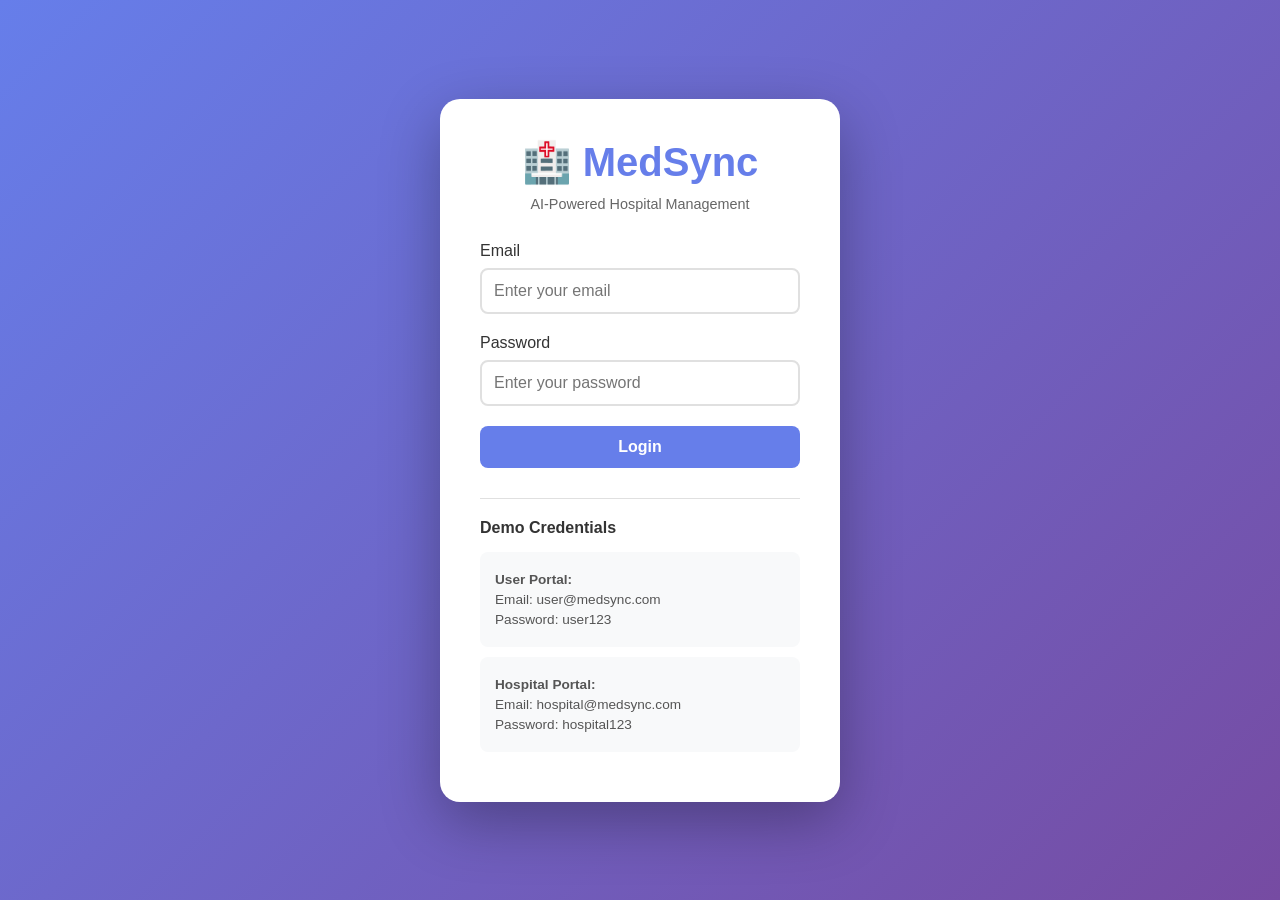
==== frontend/index.html @ 4d30bc99 "basic structure" ====
<!DOCTYPE html>
<html lang="en">
<head>
    <meta charset="UTF-8">
    <meta name="viewport" content="width=device-width, initial-scale=1.0">
    <title>MedSync - Hospital Management System</title>
    <link rel="stylesheet" href="styles.css">
</head>
<body>
    <div class="login-container">
        <div class="login-box">
            <div class="logo">
                <h1>🏥 MedSync</h1>
                <p>AI-Powered Hospital Management</p>
            </div>
            
            <form id="loginForm">
                <div class="form-group">
                    <label for="email">Email</label>
                    <input type="email" id="email" name="email" required placeholder="Enter your email">
                </div>
                
                <div class="form-group">
                    <label for="password">Password</label>
                    <input type="password" id="password" name="password" required placeholder="Enter your password">
                </div>
                
                <button type="submit" class="btn btn-primary">Login</button>
            </form>
            
            <div class="demo-credentials">
                <h3>Demo Credentials</h3>
                <div class="credential-box">
                    <p><strong>User Portal:</strong></p>
                    <p>Email: user@medsync.com</p>
                    <p>Password: user123</p>
                </div>
                <div class="credential-box">
                    <p><strong>Hospital Portal:</strong></p>
                    <p>Email: hospital@medsync.com</p>
                    <p>Password: hospital123</p>
                </div>
            </div>
            
            <div id="errorMessage" class="error-message"></div>
        </div>
    </div>

    <script src="script.js"></script>
</body>
</html>
---- frontend/styles.css ----
* {
    margin: 0;
    padding: 0;
    box-sizing: border-box;
}

body {
    font-family: 'Segoe UI', Tahoma, Geneva, Verdana, sans-serif;
    background: linear-gradient(135deg, #667eea 0%, #764ba2 100%);
    min-height: 100vh;
}

/* Login Page Styles */
.login-container {
    display: flex;
    justify-content: center;
    align-items: center;
    min-height: 100vh;
    padding: 20px;
}

.login-box {
    background: white;
    border-radius: 20px;
    padding: 40px;
    box-shadow: 0 20px 60px rgba(0, 0, 0, 0.3);
    max-width: 400px;
    width: 100%;
}

.logo {
    text-align: center;
    margin-bottom: 30px;
}

.logo h1 {
    color: #667eea;
    font-size: 2.5em;
    margin-bottom: 10px;
}

.logo p {
    color: #666;
    font-size: 0.9em;
}

.form-group {
    margin-bottom: 20px;
}

.form-group label {
    display: block;
    margin-bottom: 8px;
    color: #333;
    font-weight: 500;
}

.form-group input,
.form-group textarea,
.form-group select {
    width: 100%;
    padding: 12px;
    border: 2px solid #e0e0e0;
    border-radius: 8px;
    font-size: 16px;
    transition: border-color 0.3s;
}

.form-group input:focus,
.form-group textarea:focus,
.form-group select:focus {
    outline: none;
    border-color: #667eea;
}

.form-group textarea {
    resize: vertical;
    min-height: 100px;
}

.btn {
    padding: 12px 24px;
    border: none;
    border-radius: 8px;
    font-size: 16px;
    font-weight: 600;
    cursor: pointer;
    transition: all 0.3s;
    width: 100%;
}

.btn-primary {
    background: #667eea;
    color: white;
}

.btn-primary:hover {
    background: #5568d3;
    transform: translateY(-2px);
}

.btn-secondary {
    background: #6c757d;
    color: white;
}

.btn-secondary:hover {
    background: #5a6268;
}

.btn-emergency {
    background: #dc3545;
    color: white;
    animation: pulse 2s infinite;
}

.btn-emergency:hover {
    background: #c82333;
}

@keyframes pulse {
    0%, 100% { transform: scale(1); }
    50% { transform: scale(1.05); }
}

.btn-voice {
    background: #28a745;
    color: white;
}

.btn-voice:hover {
    background: #218838;
}

.demo-credentials {
    margin-top: 30px;
    padding-top: 20px;
    border-top: 1px solid #e0e0e0;
}

.demo-credentials h3 {
    color: #333;
    margin-bottom: 15px;
    font-size: 1em;
}

.credential-box {
    background: #f8f9fa;
    padding: 15px;
    border-radius: 8px;
    margin-bottom: 10px;
}

.credential-box p {
    color: #555;
    font-size: 0.85em;
    margin: 5px 0;
}

.error-message {
    color: #dc3545;
    background: #f8d7da;
    padding: 10px;
    border-radius: 8px;
    margin-top: 20px;
    text-align: center;
    display: none;
}

/* Portal Styles */
.portal-container {
    min-height: 100vh;
    background: #f5f5f5;
}

.portal-header {
    background: white;
    padding: 20px 30px;
    box-shadow: 0 2px 10px rgba(0, 0, 0, 0.1);
}

.header-content {
    max-width: 1200px;
    margin: 0 auto;
    display: flex;
    justify-content: space-between;
    align-items: center;
}

.header-content h1 {
    color: #667eea;
    font-size: 1.8em;
}

.header-actions {
    display: flex;
    gap: 10px;
}

.header-actions .btn {
    width: auto;
}

.portal-main {
    max-width: 1200px;
    margin: 30px auto;
    padding: 0 20px;
}

/* Search Section */
.search-section {
    background: white;
    padding: 30px;
    border-radius: 12px;
    margin-bottom: 30px;
    box-shadow: 0 4px 15px rgba(0, 0, 0, 0.1);
}

.search-section h2 {
    color: #333;
    margin-bottom: 20px;
}

.search-bar {
    display: flex;
    gap: 10px;
}

.search-bar input {
    flex: 1;
    padding: 12px;
    border: 2px solid #e0e0e0;
    border-radius: 8px;
    font-size: 16px;
}

.search-bar .btn {
    width: auto;
}

/* Hospitals Section */
.hospitals-section {
    background: white;
    padding: 30px;
    border-radius: 12px;
    margin-bottom: 30px;
    box-shadow: 0 4px 15px rgba(0, 0, 0, 0.1);
}

.hospitals-section h2 {
    color: #333;
    margin-bottom: 20px;
}

.hospitals-grid {
    display: grid;
    grid-template-columns: repeat(auto-fill, minmax(300px, 1fr));
    gap: 20px;
}

.hospital-card {
    background: #f8f9fa;
    border-radius: 12px;
    padding: 20px;
    border: 2px solid #e0e0e0;
    transition: all 0.3s;
    cursor: pointer;
}

.hospital-card:hover {
    border-color: #667eea;
    transform: translateY(-5px);
    box-shadow: 0 8px 25px rgba(0, 0, 0, 0.15);
}

.hospital-card h3 {
    color: #333;
    margin-bottom: 10px;
}

.hospital-card p {
    color: #666;
    margin: 8px 0;
    font-size: 0.9em;
}

.bed-info {
    display: flex;
    gap: 15px;
    margin-top: 15px;
}

.bed-count {
    background: #e3f2fd;
    padding: 8px 12px;
    border-radius: 6px;
    font-weight: 600;
    color: #1976d2;
}

.bed-count.icu {
    background: #ffebee;
    color: #c62828;
}

/* AI Section */
.ai-section {
    background: white;
    padding: 30px;
    border-radius: 12px;
    margin-bottom: 30px;
    box-shadow: 0 4px 15px rgba(0, 0, 0, 0.1);
}

.ai-section h2 {
    color: #333;
    margin-bottom: 20px;
}

.ai-container {
    display: grid;
    gap: 20px;
}

.voice-input {
    text-align: center;
    padding: 20px;
    background: #f8f9fa;
    border-radius: 12px;
}

.voice-input .btn {
    width: auto;
    padding: 15px 30px;
    font-size: 18px;
}

#voiceStatus {
    margin-top: 15px;
    color: #666;
    font-style: italic;
}

.text-input {
    display: flex;
    flex-direction: column;
    gap: 10px;
}

.text-input textarea {
    width: 100%;
    padding: 15px;
    border: 2px solid #e0e0e0;
    border-radius: 8px;
    font-size: 16px;
    min-height: 120px;
    resize: vertical;
}

.ai-result {
    background: #e8f5e9;
    padding: 20px;
    border-radius: 12px;
    border-left: 4px solid #4caf50;
}

.ai-result h3 {
    color: #2e7d32;
    margin-bottom: 15px;
}

.ai-result p {
    color: #333;
    margin: 10px 0;
}

.ai-result .severity-high {
    color: #c62828;
    font-weight: 600;
}

.ai-result .severity-medium {
    color: #f57c00;
    font-weight: 600;
}

.ai-result .severity-low {
    color: #388e3c;
    font-weight: 600;
}

/* Management Portal Styles */
.tabs {
    display: flex;
    gap: 10px;
    margin-bottom: 30px;
    background: white;
    padding: 15px;
    border-radius: 12px;
    box-shadow: 0 4px 15px rgba(0, 0, 0, 0.1);
}

.tab-btn {
    padding: 12px 24px;
    border: none;
    background: #f8f9fa;
    border-radius: 8px;
    cursor: pointer;
    font-weight: 600;
    color: #666;
    transition: all 0.3s;
}

.tab-btn.active {
    background: #667eea;
    color: white;
}

.tab-btn:hover:not(.active) {
    background: #e0e0e0;
}

.tab-content {
    display: none;
}

.tab-content.active {
    display: block;
}

.section-header {
    display: flex;
    justify-content: space-between;
    align-items: center;
    margin-bottom: 20px;
}

.section-header h2 {
    color: #333;
}

.section-header .btn {
    width: auto;
}

.management-list {
    background: white;
    border-radius: 12px;
    overflow: hidden;
    box-shadow: 0 4px 15px rgba(0, 0, 0, 0.1);
}

.management-item {
    padding: 20px;
    border-bottom: 1px solid #e0e0e0;
    display: flex;
    justify-content: space-between;
    align-items: center;
}

.management-item:last-child {
    border-bottom: none;
}

.management-item-info h3 {
    color: #333;
    margin-bottom: 5px;
}

.management-item-info p {
    color: #666;
    font-size: 0.9em;
    margin: 3px 0;
}

.management-item-actions {
    display: flex;
    gap: 10px;
}

.management-item-actions .btn {
    width: auto;
    padding: 8px 16px;
    font-size: 14px;
}

.btn-edit {
    background: #ffc107;
    color: #333;
}

.btn-edit:hover {
    background: #e0a800;
}

.btn-delete {
    background: #dc3545;
    color: white;
}

.btn-delete:hover {
    background: #c82333;
}

/* Modal Styles */
.modal {
    display: none;
    position: fixed;
    z-index: 1000;
    left: 0;
    top: 0;
    width: 100%;
    height: 100%;
    background-color: rgba(0, 0, 0, 0.5);
}

.modal.hidden {
    display: none;
}

.modal-content {
    background-color: white;
    margin: 5% auto;
    padding: 30px;
    border-radius: 12px;
    width: 90%;
    max-width: 500px;
    max-height: 80vh;
    overflow-y: auto;
    position: relative;
}

.close {
    position: absolute;
    right: 20px;
    top: 15px;
    font-size: 28px;
    font-weight: bold;
    color: #aaa;
    cursor: pointer;
}

.close:hover {
    color: #000;
}

.modal-content h2 {
    color: #333;
    margin-bottom: 20px;
}

/* Hospital Details Modal */
.hospital-detail-info {
    background: #f8f9fa;
    padding: 15px;
    border-radius: 8px;
    margin-bottom: 15px;
}

.hospital-detail-info h3 {
    color: #667eea;
    margin-bottom: 10px;
}

.doctor-list {
    margin-top: 20px;
}

.doctor-item {
    background: white;
    padding: 15px;
    border-radius: 8px;
    margin-bottom: 10px;
    border-left: 4px solid #667eea;
}

.doctor-item h4 {
    color: #333;
    margin-bottom: 5px;
}

.doctor-item p {
    color: #666;
    font-size: 0.9em;
    margin: 3px 0;
}

.department-list {
    margin-top: 20px;
}

.department-item {
    background: white;
    padding: 15px;
    border-radius: 8px;
    margin-bottom: 10px;
    border-left: 4px solid #28a745;
}

.department-item h4 {
    color: #333;
    margin-bottom: 5px;
}

.department-item p {
    color: #666;
    font-size: 0.9em;
    margin: 3px 0;
}

/* Responsive Design */
@media (max-width: 768px) {
    .header-content {
        flex-direction: column;
        gap: 15px;
    }
    
    .search-bar {
        flex-direction: column;
    }
    
    .hospitals-grid {
        grid-template-columns: 1fr;
    }
    
    .tabs {
        flex-direction: column;
    }
    
    .section-header {
        flex-direction: column;
        gap: 15px;
        align-items: flex-start;
    }
    
    .management-item {
        flex-direction: column;
        align-items: flex-start;
        gap: 15px;
    }
    
    .management-item-actions {
        width: 100%;
        justify-content: flex-start;
    }
}

.hidden {
    display: none !important;
}
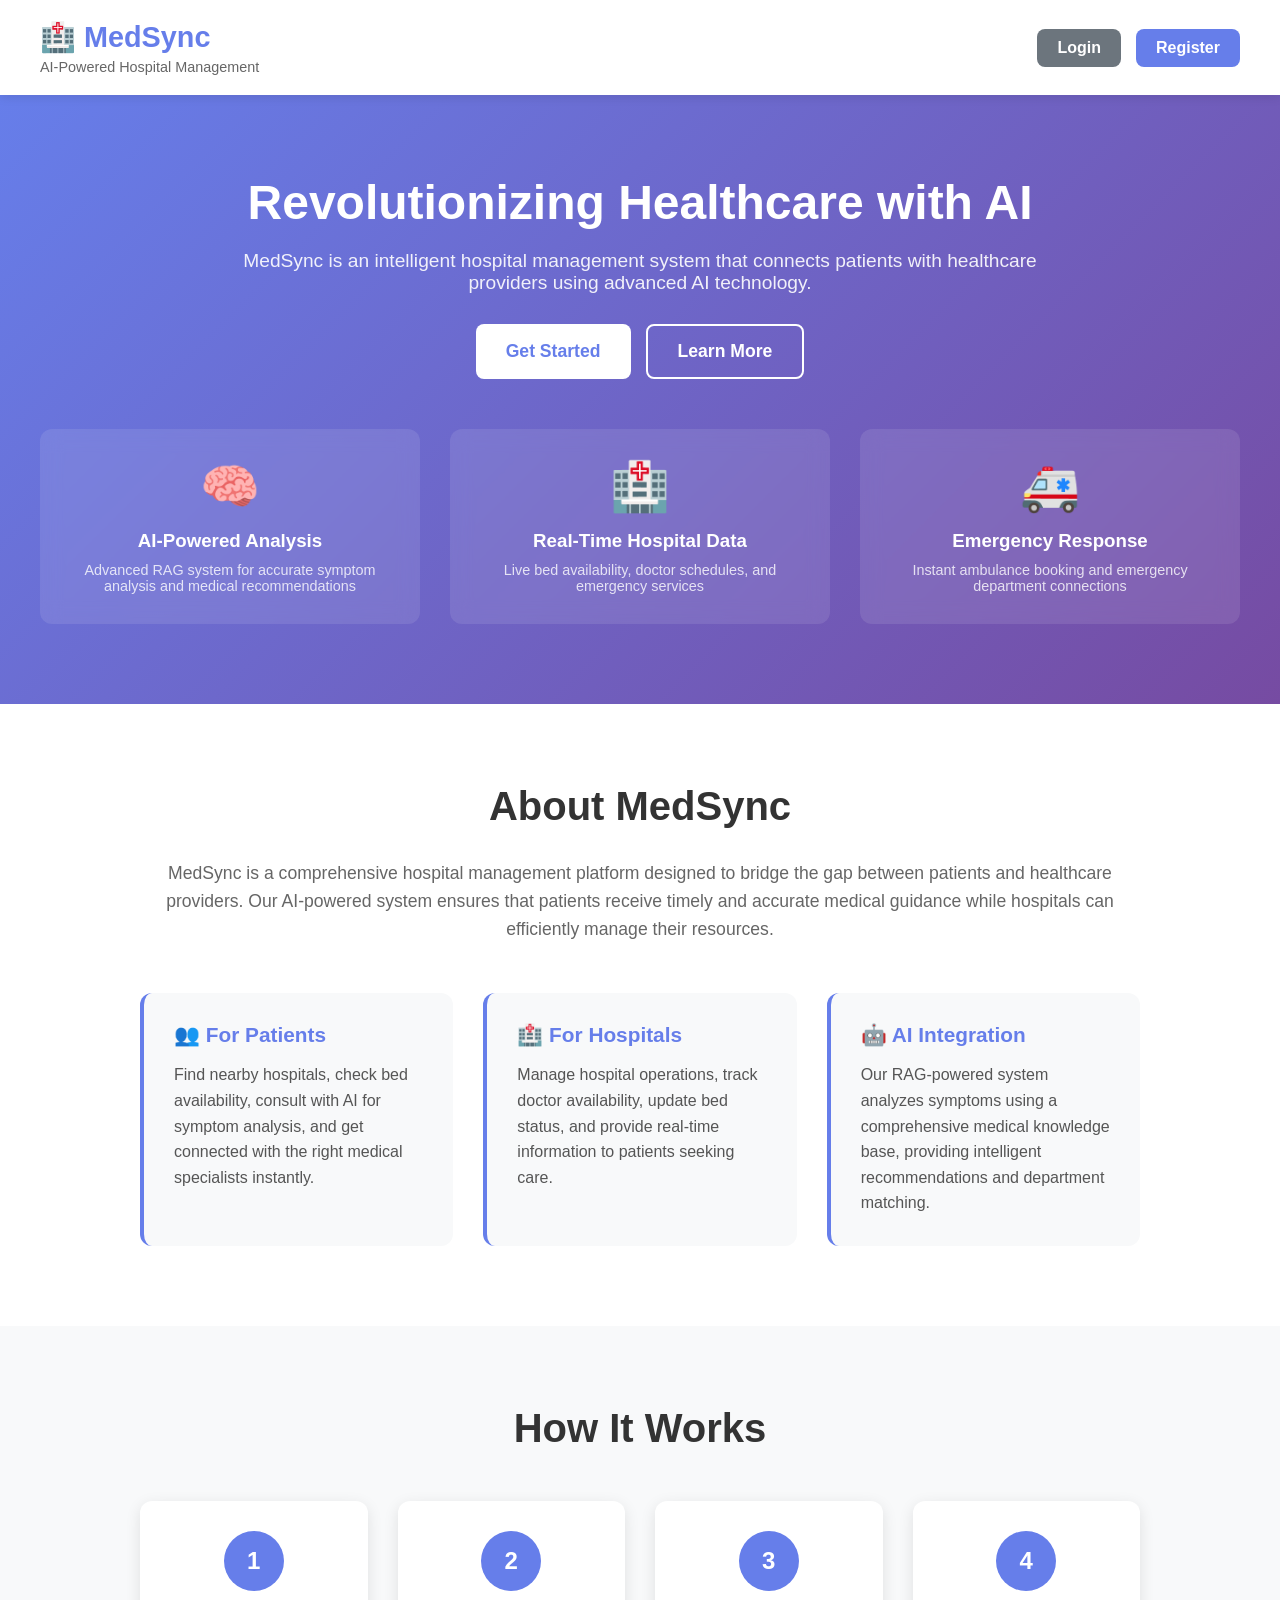
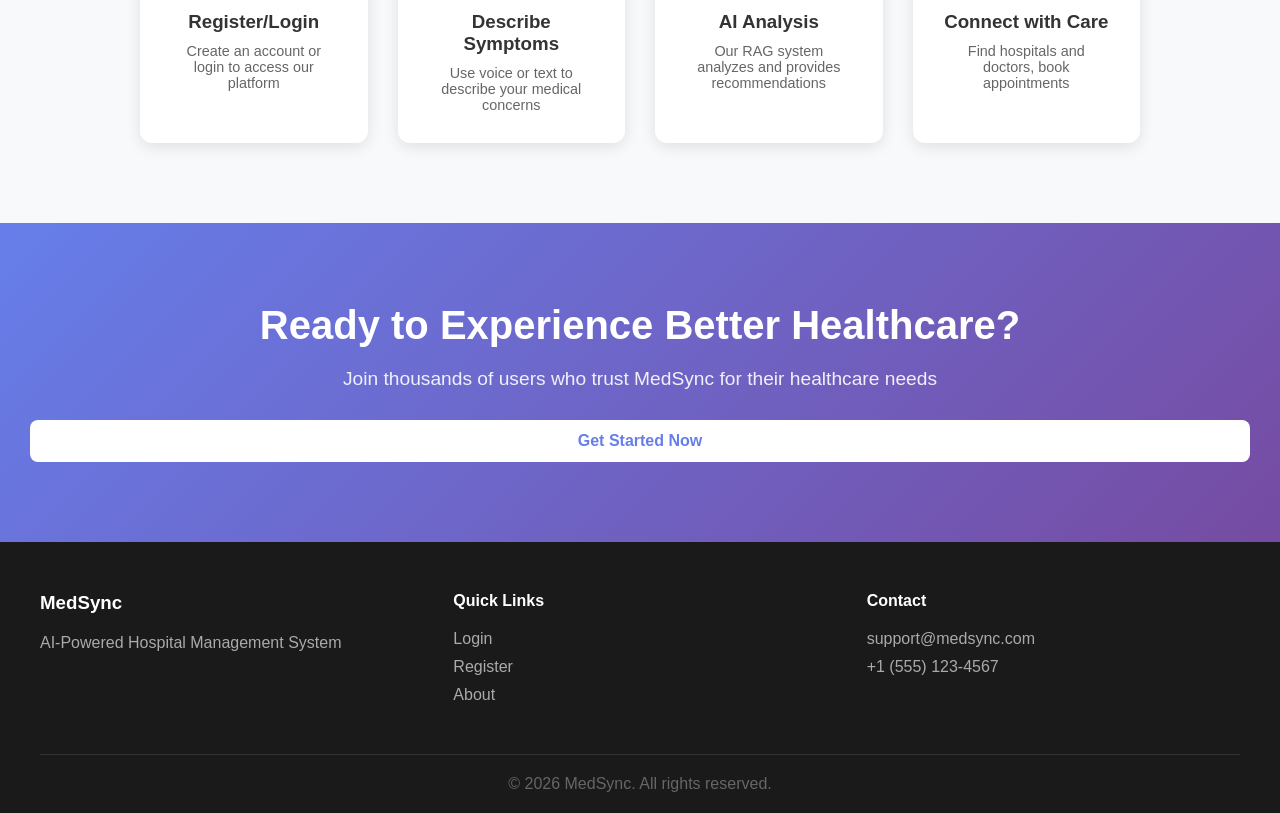
==== commit ed1e799b: "frontend updated" ====
--- a/frontend/index.html
+++ b/frontend/index.html
@@ -3,46 +3,192 @@
 <head>
     <meta charset="UTF-8">
     <meta name="viewport" content="width=device-width, initial-scale=1.0">
-    <title>MedSync - Hospital Management System</title>
+    <title>MedSync - AI Hospital Management System</title>
     <link rel="stylesheet" href="styles.css">
 </head>
 <body>
-    <div class="login-container">
-        <div class="login-box">
+    <!-- Navigation Header -->
+    <header class="landing-header">
+        <div class="header-content">
             <div class="logo">
                 <h1>🏥 MedSync</h1>
                 <p>AI-Powered Hospital Management</p>
             </div>
+            <nav class="nav-buttons">
+                <button id="loginBtn" class="btn btn-secondary">Login</button>
+                <button id="registerBtn" class="btn btn-primary">Register</button>
+            </nav>
+        </div>
+    </header>
+
+    <!-- Hero Section -->
+    <section class="hero-section">
+        <div class="hero-content">
+            <h2>Revolutionizing Healthcare with AI</h2>
+            <p>MedSync is an intelligent hospital management system that connects patients with healthcare providers using advanced AI technology.</p>
+            <div class="hero-buttons">
+                <button id="heroLoginBtn" class="btn btn-primary">Get Started</button>
+                <button id="learnMoreBtn" class="btn btn-secondary">Learn More</button>
+            </div>
+        </div>
+        <div class="hero-features">
+            <div class="feature-card">
+                <div class="feature-icon">🧠</div>
+                <h3>AI-Powered Analysis</h3>
+                <p>Advanced RAG system for accurate symptom analysis and medical recommendations</p>
+            </div>
+            <div class="feature-card">
+                <div class="feature-icon">🏥</div>
+                <h3>Real-Time Hospital Data</h3>
+                <p>Live bed availability, doctor schedules, and emergency services</p>
+            </div>
+            <div class="feature-card">
+                <div class="feature-icon">🚑</div>
+                <h3>Emergency Response</h3>
+                <p>Instant ambulance booking and emergency department connections</p>
+            </div>
+        </div>
+    </section>
+
+    <!-- About Section -->
+    <section class="about-section">
+        <div class="about-content">
+            <h2>About MedSync</h2>
+            <p>MedSync is a comprehensive hospital management platform designed to bridge the gap between patients and healthcare providers. Our AI-powered system ensures that patients receive timely and accurate medical guidance while hospitals can efficiently manage their resources.</p>
             
-            <form id="loginForm">
-                <div class="form-group">
-                    <label for="email">Email</label>
-                    <input type="email" id="email" name="email" required placeholder="Enter your email">
+            <div class="about-features">
+                <div class="about-item">
+                    <h4>👥 For Patients</h4>
+                    <p>Find nearby hospitals, check bed availability, consult with AI for symptom analysis, and get connected with the right medical specialists instantly.</p>
                 </div>
-                
-                <div class="form-group">
-                    <label for="password">Password</label>
-                    <input type="password" id="password" name="password" required placeholder="Enter your password">
+                <div class="about-item">
+                    <h4>🏥 For Hospitals</h4>
+                    <p>Manage hospital operations, track doctor availability, update bed status, and provide real-time information to patients seeking care.</p>
                 </div>
-                
-                <button type="submit" class="btn btn-primary">Login</button>
-            </form>
-            
-            <div class="demo-credentials">
-                <h3>Demo Credentials</h3>
-                <div class="credential-box">
-                    <p><strong>User Portal:</strong></p>
-                    <p>Email: user@medsync.com</p>
-                    <p>Password: user123</p>
-                </div>
-                <div class="credential-box">
-                    <p><strong>Hospital Portal:</strong></p>
-                    <p>Email: hospital@medsync.com</p>
-                    <p>Password: hospital123</p>
+                <div class="about-item">
+                    <h4>🤖 AI Integration</h4>
+                    <p>Our RAG-powered system analyzes symptoms using a comprehensive medical knowledge base, providing intelligent recommendations and department matching.</p>
                 </div>
             </div>
-            
-            <div id="errorMessage" class="error-message"></div>
+        </div>
+    </section>
+
+    <!-- How It Works Section -->
+    <section class="how-it-works">
+        <h2>How It Works</h2>
+        <div class="steps">
+            <div class="step">
+                <div class="step-number">1</div>
+                <h3>Register/Login</h3>
+                <p>Create an account or login to access our platform</p>
+            </div>
+            <div class="step">
+                <div class="step-number">2</div>
+                <h3>Describe Symptoms</h3>
+                <p>Use voice or text to describe your medical concerns</p>
+            </div>
+            <div class="step">
+                <div class="step-number">3</div>
+                <h3>AI Analysis</h3>
+                <p>Our RAG system analyzes and provides recommendations</p>
+            </div>
+            <div class="step">
+                <div class="step-number">4</div>
+                <h3>Connect with Care</h3>
+                <p>Find hospitals and doctors, book appointments</p>
+            </div>
+        </div>
+    </section>
+
+    <!-- CTA Section -->
+    <section class="cta-section">
+        <h2>Ready to Experience Better Healthcare?</h2>
+        <p>Join thousands of users who trust MedSync for their healthcare needs</p>
+        <button id="ctaLoginBtn" class="btn btn-primary btn-large">Get Started Now</button>
+    </section>
+
+    <!-- Footer -->
+    <footer class="landing-footer">
+        <div class="footer-content">
+            <div class="footer-section">
+                <h3>MedSync</h3>
+                <p>AI-Powered Hospital Management System</p>
+            </div>
+            <div class="footer-section">
+                <h4>Quick Links</h4>
+                <a href="#" id="footerLogin">Login</a>
+                <a href="#" id="footerRegister">Register</a>
+                <a href="#about">About</a>
+            </div>
+            <div class="footer-section">
+                <h4>Contact</h4>
+                <p>support@medsync.com</p>
+                <p>+1 (555) 123-4567</p>
+            </div>
+        </div>
+        <div class="footer-bottom">
+            <p>&copy; 2026 MedSync. All rights reserved.</p>
+        </div>
+    </footer>
+
+    <!-- Login Modal -->
+    <div id="loginModal" class="modal hidden">
+        <div class="modal-content">
+            <span class="close">&times;</span>
+            <div class="auth-form">
+                <h2>Login to MedSync</h2>
+                <form id="loginForm">
+                    <div class="form-group">
+                        <label for="email">Email</label>
+                        <input type="email" id="email" name="email" required placeholder="Enter your email">
+                    </div>
+                    <div class="form-group">
+                        <label for="password">Password</label>
+                        <input type="password" id="password" name="password" required placeholder="Enter your password">
+                    </div>
+                    <button type="submit" class="btn btn-primary">Login</button>
+                </form>
+                <div class="auth-switch">
+                    <p>Don't have an account? <a href="#" id="switchToRegister">Register</a></p>
+                </div>
+                <div id="errorMessage" class="error-message"></div>
+            </div>
+        </div>
+    </div>
+
+    <!-- Register Modal -->
+    <div id="registerModal" class="modal hidden">
+        <div class="modal-content">
+            <span class="close">&times;</span>
+            <div class="auth-form">
+                <h2>Register for MedSync</h2>
+                <form id="registerForm">
+                    <div class="form-group">
+                        <label for="regEmail">Email</label>
+                        <input type="email" id="regEmail" name="email" required placeholder="Enter your email">
+                    </div>
+                    <div class="form-group">
+                        <label for="regPassword">Password</label>
+                        <input type="password" id="regPassword" name="password" required placeholder="Create a password">
+                    </div>
+                    <div class="form-group">
+                        <label for="regConfirmPassword">Confirm Password</label>
+                        <input type="password" id="regConfirmPassword" name="confirmPassword" required placeholder="Confirm your password">
+                    </div>
+                    <div class="form-group">
+                        <label for="regRole">I am a:</label>
+                        <select id="regRole" name="role" required>
+                            <option value="user">Patient</option>
+                            <option value="hospital">Hospital Staff</option>
+                        </select>
+                    </div>
+                    <button type="submit" class="btn btn-primary">Register</button>
+                </form>
+                <div class="auth-switch">
+                    <p>Already have an account? <a href="#" id="switchToLogin">Login</a></p>
+                </div>
+                <div id="registerMessage" class="error-message"></div>
+            </div>
         </div>
     </div>
 
--- a/frontend/styles.css
+++ b/frontend/styles.css
@@ -6,43 +6,413 @@
 
 body {
     font-family: 'Segoe UI', Tahoma, Geneva, Verdana, sans-serif;
-    background: linear-gradient(135deg, #667eea 0%, #764ba2 100%);
+    background: #f5f5f5;
     min-height: 100vh;
 }
 
-/* Login Page Styles */
-.login-container {
-    display: flex;
-    justify-content: center;
+/* Landing Page Styles */
+.landing-header {
+    background: white;
+    padding: 20px 30px;
+    box-shadow: 0 2px 10px rgba(0, 0, 0, 0.1);
+    position: sticky;
+    top: 0;
+    z-index: 1000;
+}
+
+.header-content {
+    max-width: 1200px;
+    margin: 0 auto;
+    display: flex;
+    justify-content: space-between;
     align-items: center;
-    min-height: 100vh;
-    padding: 20px;
-}
-
-.login-box {
-    background: white;
-    border-radius: 20px;
-    padding: 40px;
-    box-shadow: 0 20px 60px rgba(0, 0, 0, 0.3);
-    max-width: 400px;
-    width: 100%;
-}
-
-.logo {
-    text-align: center;
-    margin-bottom: 30px;
 }
 
 .logo h1 {
     color: #667eea;
-    font-size: 2.5em;
-    margin-bottom: 10px;
+    font-size: 1.8em;
+    margin-bottom: 5px;
 }
 
 .logo p {
     color: #666;
     font-size: 0.9em;
-}
+    margin: 0;
+}
+
+.nav-buttons {
+    display: flex;
+    gap: 15px;
+}
+
+.nav-buttons .btn {
+    width: auto;
+    padding: 10px 20px;
+}
+
+/* Hero Section */
+.hero-section {
+    background: linear-gradient(135deg, #667eea 0%, #764ba2 100%);
+    padding: 80px 30px;
+    text-align: center;
+    color: white;
+}
+
+.hero-content {
+    max-width: 800px;
+    margin: 0 auto 50px;
+}
+
+.hero-content h2 {
+    font-size: 3em;
+    margin-bottom: 20px;
+    font-weight: 700;
+}
+
+.hero-content p {
+    font-size: 1.2em;
+    margin-bottom: 30px;
+    opacity: 0.9;
+}
+
+.hero-buttons {
+    display: flex;
+    gap: 15px;
+    justify-content: center;
+}
+
+.hero-buttons .btn {
+    width: auto;
+    padding: 15px 30px;
+    font-size: 1.1em;
+}
+
+.hero-buttons .btn-primary {
+    background: white;
+    color: #667eea;
+}
+
+.hero-buttons .btn-primary:hover {
+    background: #f0f0f0;
+    color: #5568d3;
+}
+
+.hero-buttons .btn-secondary {
+    background: transparent;
+    border: 2px solid white;
+    color: white;
+}
+
+.hero-buttons .btn-secondary:hover {
+    background: rgba(255, 255, 255, 0.1);
+}
+
+.hero-features {
+    display: grid;
+    grid-template-columns: repeat(auto-fit, minmax(250px, 1fr));
+    gap: 30px;
+    max-width: 1200px;
+    margin: 0 auto;
+}
+
+.feature-card {
+    background: rgba(255, 255, 255, 0.1);
+    backdrop-filter: blur(10px);
+    padding: 30px;
+    border-radius: 12px;
+    text-align: center;
+}
+
+.feature-icon {
+    font-size: 3em;
+    margin-bottom: 15px;
+}
+
+.feature-card h3 {
+    color: white;
+    margin-bottom: 10px;
+}
+
+.feature-card p {
+    color: rgba(255, 255, 255, 0.8);
+    font-size: 0.9em;
+}
+
+/* About Section */
+.about-section {
+    background: white;
+    padding: 80px 30px;
+}
+
+.about-content {
+    max-width: 1000px;
+    margin: 0 auto;
+}
+
+.about-content h2 {
+    color: #333;
+    text-align: center;
+    margin-bottom: 30px;
+    font-size: 2.5em;
+}
+
+.about-content > p {
+    color: #666;
+    text-align: center;
+    font-size: 1.1em;
+    margin-bottom: 50px;
+    line-height: 1.6;
+}
+
+.about-features {
+    display: grid;
+    grid-template-columns: repeat(auto-fit, minmax(300px, 1fr));
+    gap: 30px;
+}
+
+.about-item {
+    background: #f8f9fa;
+    padding: 30px;
+    border-radius: 12px;
+    border-left: 4px solid #667eea;
+}
+
+.about-item h4 {
+    color: #667eea;
+    margin-bottom: 15px;
+    font-size: 1.3em;
+}
+
+.about-item p {
+    color: #555;
+    line-height: 1.6;
+}
+
+/* How It Works Section */
+.how-it-works {
+    background: #f8f9fa;
+    padding: 80px 30px;
+}
+
+.how-it-works h2 {
+    color: #333;
+    text-align: center;
+    margin-bottom: 50px;
+    font-size: 2.5em;
+}
+
+.steps {
+    display: grid;
+    grid-template-columns: repeat(auto-fit, minmax(200px, 1fr));
+    gap: 30px;
+    max-width: 1000px;
+    margin: 0 auto;
+}
+
+.step {
+    text-align: center;
+    background: white;
+    padding: 30px;
+    border-radius: 12px;
+    box-shadow: 0 4px 15px rgba(0, 0, 0, 0.1);
+}
+
+.step-number {
+    width: 60px;
+    height: 60px;
+    background: #667eea;
+    color: white;
+    border-radius: 50%;
+    display: flex;
+    align-items: center;
+    justify-content: center;
+    font-size: 1.5em;
+    font-weight: bold;
+    margin: 0 auto 20px;
+}
+
+.step h3 {
+    color: #333;
+    margin-bottom: 10px;
+}
+
+.step p {
+    color: #666;
+    font-size: 0.9em;
+}
+
+/* CTA Section */
+.cta-section {
+    background: linear-gradient(135deg, #667eea 0%, #764ba2 100%);
+    padding: 80px 30px;
+    text-align: center;
+    color: white;
+}
+
+.cta-section h2 {
+    font-size: 2.5em;
+    margin-bottom: 20px;
+}
+
+.cta-section p {
+    font-size: 1.2em;
+    margin-bottom: 30px;
+    opacity: 0.9;
+}
+
+.btn-large {
+    padding: 18px 40px;
+    font-size: 1.2em;
+}
+
+.cta-section .btn-primary {
+    background: white;
+    color: #667eea;
+}
+
+.cta-section .btn-primary:hover {
+    background: #f0f0f0;
+    color: #5568d3;
+}
+
+/* Footer */
+.landing-footer {
+    background: #1a1a1a;
+    color: white;
+    padding: 50px 30px 20px;
+}
+
+.footer-content {
+    max-width: 1200px;
+    margin: 0 auto;
+    display: grid;
+    grid-template-columns: repeat(auto-fit, minmax(200px, 1fr));
+    gap: 40px;
+}
+
+.footer-section h3,
+.footer-section h4 {
+    margin-bottom: 20px;
+}
+
+.footer-section p {
+    color: #aaa;
+    margin: 10px 0;
+}
+
+.footer-section a {
+    color: #aaa;
+    text-decoration: none;
+    display: block;
+    margin: 10px 0;
+    transition: color 0.3s;
+}
+
+.footer-section a:hover {
+    color: white;
+}
+
+.footer-bottom {
+    max-width: 1200px;
+    margin: 40px auto 0;
+    padding-top: 20px;
+    border-top: 1px solid #333;
+    text-align: center;
+}
+
+.footer-bottom p {
+    color: #666;
+    margin: 0;
+}
+
+/* Auth Form in Modal */
+.auth-form {
+    padding: 20px 0;
+}
+
+.auth-form h2 {
+    color: #333;
+    text-align: center;
+    margin-bottom: 30px;
+}
+
+.auth-switch {
+    text-align: center;
+    margin-top: 20px;
+    padding-top: 20px;
+    border-top: 1px solid #e0e0e0;
+}
+
+.auth-switch p {
+    color: #666;
+    margin: 0;
+}
+
+.auth-switch a {
+    color: #667eea;
+    text-decoration: none;
+    font-weight: 600;
+}
+
+.auth-switch a:hover {
+    text-decoration: underline;
+}
+
+/* Portal Styles override */
+.portal-container {
+    background: #f5f5f5;
+}
+
+.portal-header {
+    background: white;
+    padding: 20px 30px;
+    box-shadow: 0 2px 10px rgba(0, 0, 0, 0.1);
+}
+
+.portal-header .header-content h1 {
+    color: #667eea;
+    font-size: 1.5em;
+}
+
+.portal-main {
+    max-width: 1200px;
+    margin: 30px auto;
+    padding: 0 20px;
+}
+
+/* Responsive Design for Landing Page */
+@media (max-width: 768px) {
+    .header-content {
+        flex-direction: column;
+        gap: 15px;
+    }
+    
+    .hero-content h2 {
+        font-size: 2em;
+    }
+    
+    .hero-buttons {
+        flex-direction: column;
+    }
+    
+    .hero-features {
+        grid-template-columns: 1fr;
+    }
+    
+    .about-features {
+        grid-template-columns: 1fr;
+    }
+    
+    .steps {
+        grid-template-columns: 1fr;
+    }
+    
+    .footer-content {
+        grid-template-columns: 1fr;
+    }
+}
+
+
 
 .form-group {
     margin-bottom: 20px;
@@ -372,6 +742,123 @@
 .ai-result p {
     color: #333;
     margin: 10px 0;
+}
+
+.ai-options {
+    margin: 10px 0;
+    padding: 10px;
+    background: #f8f9fa;
+    border-radius: 8px;
+}
+
+.ai-options label {
+    display: flex;
+    align-items: center;
+    gap: 8px;
+    cursor: pointer;
+    color: #555;
+}
+
+.ai-options input[type="checkbox"] {
+    width: auto;
+}
+
+.analysis-meta {
+    display: flex;
+    gap: 10px;
+    margin-bottom: 15px;
+    flex-wrap: wrap;
+}
+
+.rag-badge {
+    padding: 5px 12px;
+    border-radius: 20px;
+    font-size: 0.85em;
+    font-weight: 600;
+}
+
+.rag-enabled {
+    background: #e3f2fd;
+    color: #1976d2;
+}
+
+.rag-disabled {
+    background: #fff3e0;
+    color: #f57c00;
+}
+
+.confidence-score {
+    padding: 5px 12px;
+    background: #f3e5f5;
+    color: #7b1fa2;
+    border-radius: 20px;
+    font-size: 0.85em;
+    font-weight: 600;
+}
+
+.analysis-section {
+    margin: 15px 0;
+    padding: 15px;
+    background: white;
+    border-radius: 8px;
+}
+
+.analysis-section h4 {
+    color: #667eea;
+    margin-bottom: 10px;
+    font-size: 1em;
+}
+
+.category-tag {
+    font-size: 0.9em;
+    color: #666;
+    font-style: italic;
+}
+
+.rag-sources {
+    background: #e8f5e9;
+    border-left: 4px solid #4caf50;
+}
+
+/* RAG Info Section */
+.rag-info-section {
+    background: white;
+    padding: 30px;
+    border-radius: 12px;
+    margin-bottom: 30px;
+    box-shadow: 0 4px 15px rgba(0, 0, 0, 0.1);
+}
+
+.rag-info-section h2 {
+    color: #333;
+    margin-bottom: 20px;
+}
+
+.rag-info {
+    background: #f8f9fa;
+    padding: 20px;
+    border-radius: 8px;
+}
+
+.rag-info p {
+    color: #555;
+    margin-bottom: 15px;
+    line-height: 1.6;
+}
+
+.rag-info ul {
+    list-style: none;
+    padding: 0;
+}
+
+.rag-info li {
+    padding: 10px 0;
+    color: #333;
+    border-bottom: 1px solid #e0e0e0;
+}
+
+.rag-info li:last-child {
+    border-bottom: none;
 }
 
 .ai-result .severity-high {
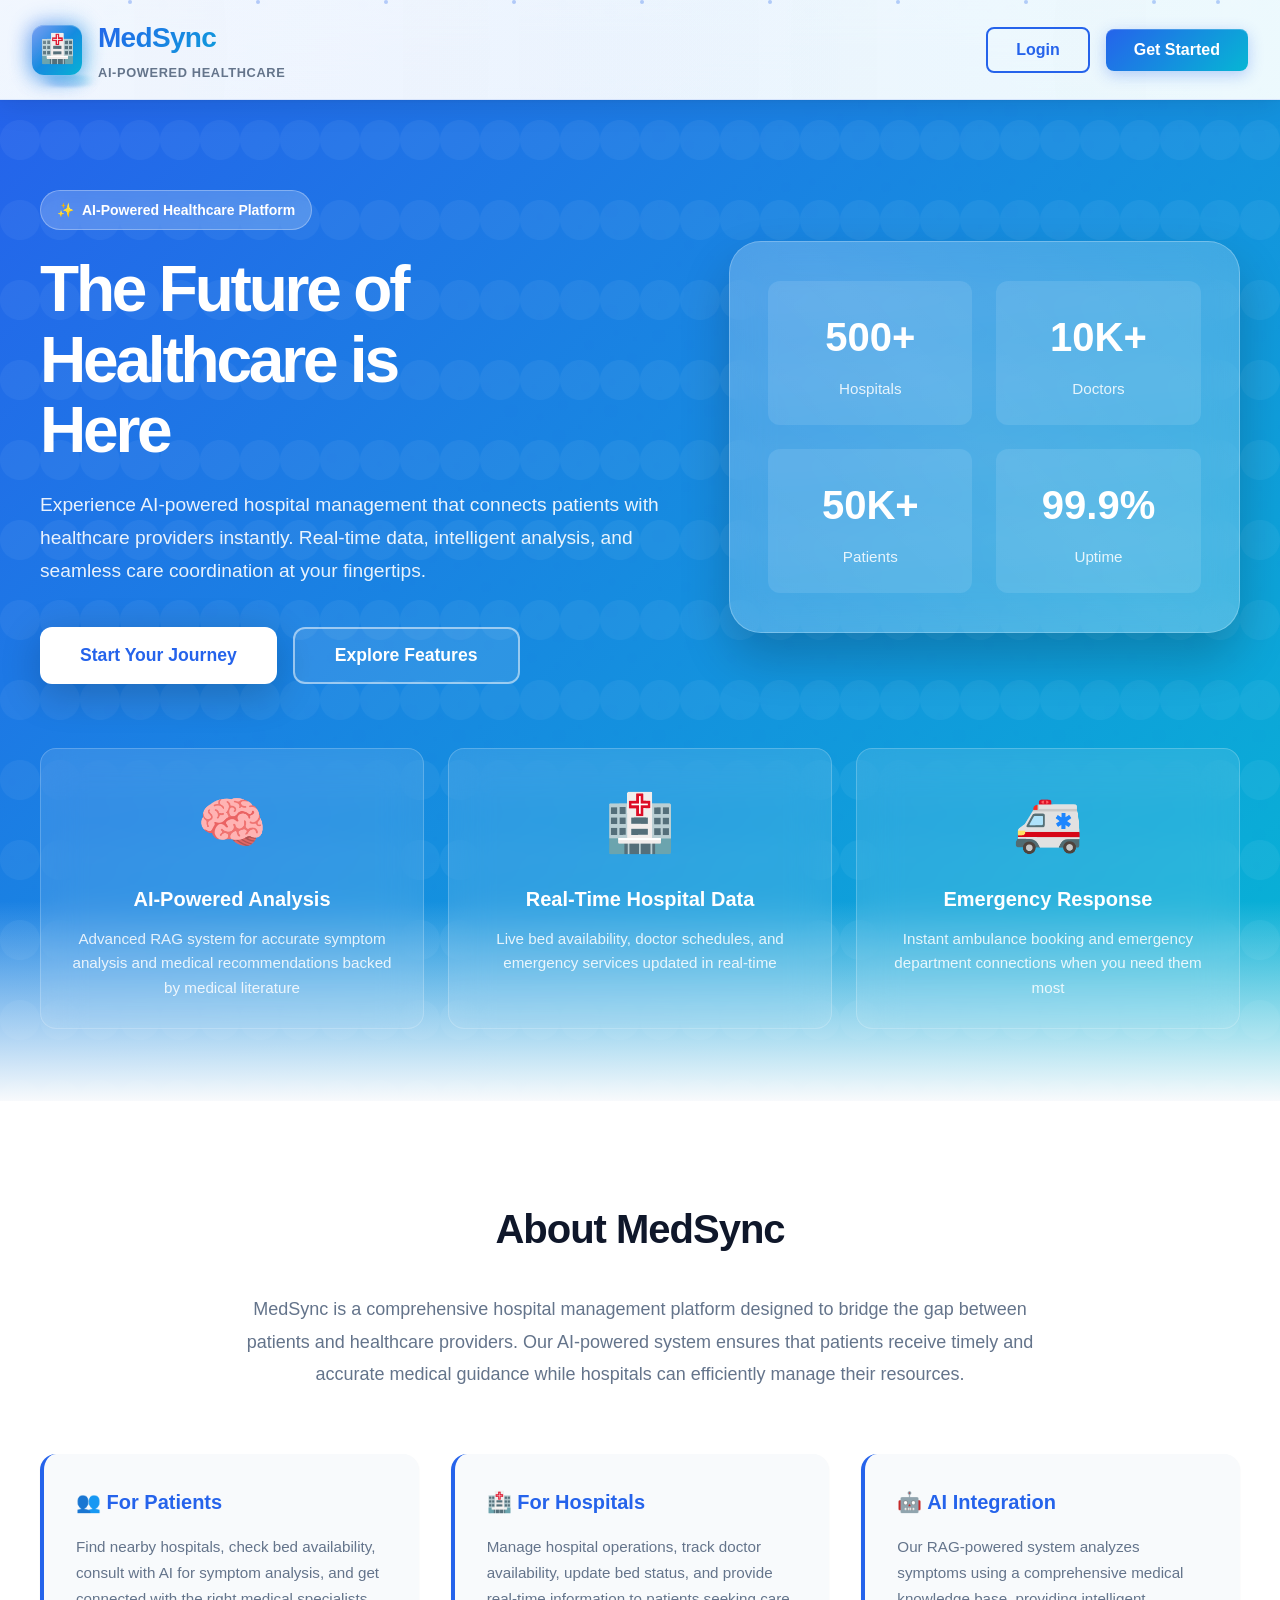
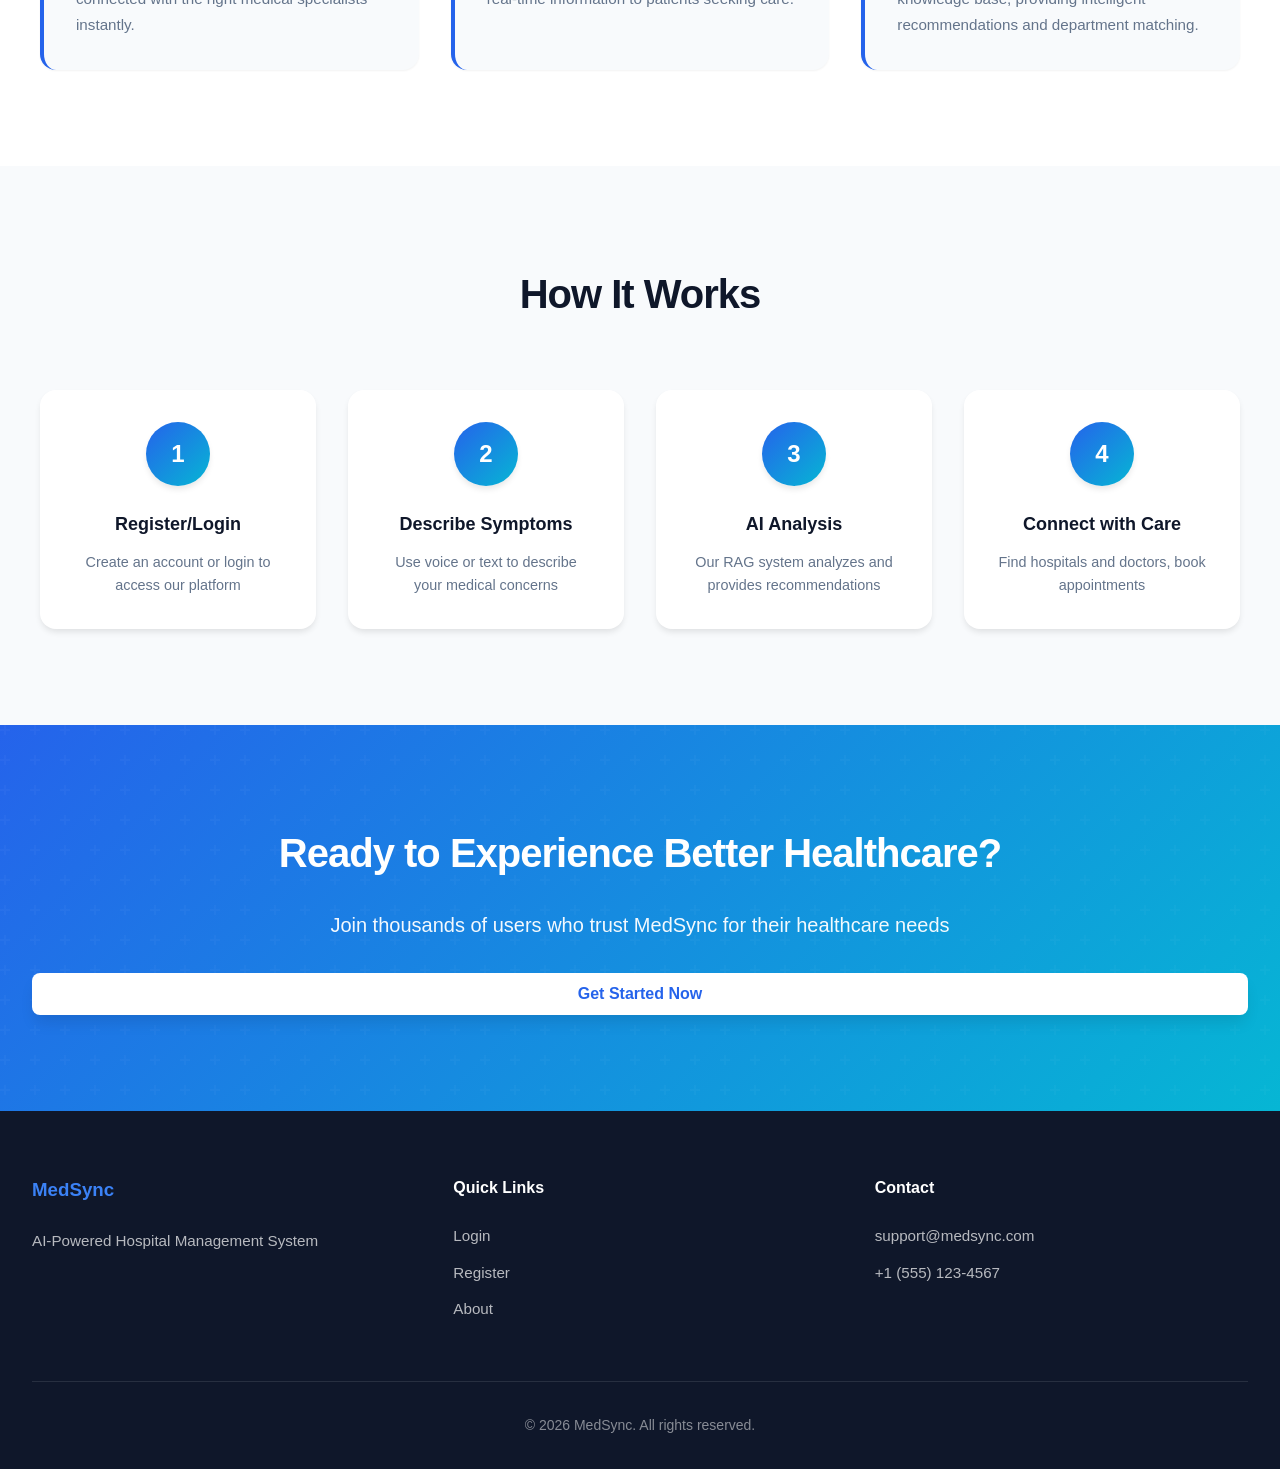
==== commit 850ac737: "updates in linkage" ====
--- a/frontend/index.html
+++ b/frontend/index.html
@@ -4,48 +4,92 @@
     <meta charset="UTF-8">
     <meta name="viewport" content="width=device-width, initial-scale=1.0">
     <title>MedSync - AI Hospital Management System</title>
-    <link rel="stylesheet" href="styles.css">
+    <link rel="stylesheet" href="styles.css?v=2">
 </head>
 <body>
     <!-- Navigation Header -->
     <header class="landing-header">
+        <div class="header-particles">
+            <div class="particle"></div>
+            <div class="particle"></div>
+            <div class="particle"></div>
+            <div class="particle"></div>
+            <div class="particle"></div>
+            <div class="particle"></div>
+            <div class="particle"></div>
+            <div class="particle"></div>
+            <div class="particle"></div>
+            <div class="particle"></div>
+        </div>
         <div class="header-content">
             <div class="logo">
-                <h1>🏥 MedSync</h1>
-                <p>AI-Powered Hospital Management</p>
+                <div class="logo-icon">🏥</div>
+                <div class="logo-reflection"></div>
+                <div class="logo-text">
+                    <h1>MedSync</h1>
+                    <p>AI-Powered Healthcare</p>
+                </div>
             </div>
             <nav class="nav-buttons">
                 <button id="loginBtn" class="btn btn-secondary">Login</button>
-                <button id="registerBtn" class="btn btn-primary">Register</button>
+                <button id="registerBtn" class="btn btn-primary">Get Started</button>
             </nav>
         </div>
     </header>
 
     <!-- Hero Section -->
     <section class="hero-section">
-        <div class="hero-content">
-            <h2>Revolutionizing Healthcare with AI</h2>
-            <p>MedSync is an intelligent hospital management system that connects patients with healthcare providers using advanced AI technology.</p>
-            <div class="hero-buttons">
-                <button id="heroLoginBtn" class="btn btn-primary">Get Started</button>
-                <button id="learnMoreBtn" class="btn btn-secondary">Learn More</button>
+        <div class="hero-container">
+            <div class="hero-content">
+                <div class="hero-badge">
+                    <span>✨</span>
+                    <span>AI-Powered Healthcare Platform</span>
+                </div>
+                <h2>The Future of Healthcare is Here</h2>
+                <p>Experience AI-powered hospital management that connects patients with healthcare providers instantly. Real-time data, intelligent analysis, and seamless care coordination at your fingertips.</p>
+                <div class="hero-buttons">
+                    <button id="heroLoginBtn" class="btn btn-primary">Start Your Journey</button>
+                    <button id="learnMoreBtn" class="btn btn-secondary">Explore Features</button>
+                </div>
+            </div>
+            <div class="hero-visual">
+                <div class="hero-card">
+                    <div class="hero-stats">
+                        <div class="stat-item">
+                            <div class="stat-number">500+</div>
+                            <div class="stat-label">Hospitals</div>
+                        </div>
+                        <div class="stat-item">
+                            <div class="stat-number">10K+</div>
+                            <div class="stat-label">Doctors</div>
+                        </div>
+                        <div class="stat-item">
+                            <div class="stat-number">50K+</div>
+                            <div class="stat-label">Patients</div>
+                        </div>
+                        <div class="stat-item">
+                            <div class="stat-number">99.9%</div>
+                            <div class="stat-label">Uptime</div>
+                        </div>
+                    </div>
+                </div>
             </div>
         </div>
         <div class="hero-features">
             <div class="feature-card">
                 <div class="feature-icon">🧠</div>
                 <h3>AI-Powered Analysis</h3>
-                <p>Advanced RAG system for accurate symptom analysis and medical recommendations</p>
+                <p>Advanced RAG system for accurate symptom analysis and medical recommendations backed by medical literature</p>
             </div>
             <div class="feature-card">
                 <div class="feature-icon">🏥</div>
                 <h3>Real-Time Hospital Data</h3>
-                <p>Live bed availability, doctor schedules, and emergency services</p>
+                <p>Live bed availability, doctor schedules, and emergency services updated in real-time</p>
             </div>
             <div class="feature-card">
                 <div class="feature-icon">🚑</div>
                 <h3>Emergency Response</h3>
-                <p>Instant ambulance booking and emergency department connections</p>
+                <p>Instant ambulance booking and emergency department connections when you need them most</p>
             </div>
         </div>
     </section>
@@ -136,20 +180,31 @@
         <div class="modal-content">
             <span class="close">&times;</span>
             <div class="auth-form">
-                <h2>Login to MedSync</h2>
+                <div class="auth-icon">🏥</div>
+                <h2>Welcome Back</h2>
+                <p>Sign in to access your healthcare dashboard</p>
                 <form id="loginForm">
                     <div class="form-group">
-                        <label for="email">Email</label>
+                        <label for="email">Email Address</label>
                         <input type="email" id="email" name="email" required placeholder="Enter your email">
                     </div>
                     <div class="form-group">
                         <label for="password">Password</label>
                         <input type="password" id="password" name="password" required placeholder="Enter your password">
                     </div>
-                    <button type="submit" class="btn btn-primary">Login</button>
+                    <button type="submit" class="btn btn-primary">Sign In</button>
                 </form>
                 <div class="auth-switch">
-                    <p>Don't have an account? <a href="#" id="switchToRegister">Register</a></p>
+                    <p>New to MedSync? <a href="#" id="switchToRegister">Create an account</a></p>
+                </div>
+                <div class="demo-credentials">
+                    <h3>Quick Demo Access</h3>
+                    <div class="credential-box">
+                        <p><strong>Patient:</strong> user@medsync.com / user123</p>
+                    </div>
+                    <div class="credential-box">
+                        <p><strong>Hospital Staff:</strong> hospital@medsync.com / hospital123</p>
+                    </div>
                 </div>
                 <div id="errorMessage" class="error-message"></div>
             </div>
@@ -161,15 +216,17 @@
         <div class="modal-content">
             <span class="close">&times;</span>
             <div class="auth-form">
-                <h2>Register for MedSync</h2>
+                <div class="auth-icon">✨</div>
+                <h2>Create Your Account</h2>
+                <p>Join MedSync and experience smarter healthcare</p>
                 <form id="registerForm">
                     <div class="form-group">
-                        <label for="regEmail">Email</label>
+                        <label for="regEmail">Email Address</label>
                         <input type="email" id="regEmail" name="email" required placeholder="Enter your email">
                     </div>
                     <div class="form-group">
                         <label for="regPassword">Password</label>
-                        <input type="password" id="regPassword" name="password" required placeholder="Create a password">
+                        <input type="password" id="regPassword" name="password" required placeholder="Create a password (min 6 characters)">
                     </div>
                     <div class="form-group">
                         <label for="regConfirmPassword">Confirm Password</label>
@@ -182,16 +239,16 @@
                             <option value="hospital">Hospital Staff</option>
                         </select>
                     </div>
-                    <button type="submit" class="btn btn-primary">Register</button>
+                    <button type="submit" class="btn btn-primary">Create Account</button>
                 </form>
                 <div class="auth-switch">
-                    <p>Already have an account? <a href="#" id="switchToLogin">Login</a></p>
+                    <p>Already have an account? <a href="#" id="switchToLogin">Sign in</a></p>
                 </div>
                 <div id="registerMessage" class="error-message"></div>
             </div>
         </div>
     </div>
 
-    <script src="script.js"></script>
+    <script src="script.js?v=4"></script>
 </body>
 </html>
--- a/frontend/styles.css
+++ b/frontend/styles.css
@@ -4,488 +4,1298 @@
     box-sizing: border-box;
 }
 
+:root {
+    --primary: #2563eb;
+    --primary-dark: #1d4ed8;
+    --primary-light: #3b82f6;
+    --secondary: #64748b;
+    --accent: #06b6d4;
+    --success: #10b981;
+    --warning: #f59e0b;
+    --danger: #ef4444;
+    --dark: #0f172a;
+    --light: #f8fafc;
+    --white: #ffffff;
+    --gradient-primary: linear-gradient(135deg, #2563eb 0%, #06b6d4 100%);
+    --gradient-dark: linear-gradient(135deg, #0f172a 0%, #1e293b 100%);
+    --shadow-sm: 0 1px 2px 0 rgba(0, 0, 0, 0.05);
+    --shadow-md: 0 4px 6px -1px rgba(0, 0, 0, 0.1);
+    --shadow-lg: 0 10px 15px -3px rgba(0, 0, 0, 0.1);
+    --shadow-xl: 0 20px 25px -5px rgba(0, 0, 0, 0.1);
+    --radius-sm: 0.375rem;
+    --radius-md: 0.5rem;
+    --radius-lg: 0.75rem;
+    --radius-xl: 1rem;
+}
+
 body {
-    font-family: 'Segoe UI', Tahoma, Geneva, Verdana, sans-serif;
-    background: #f5f5f5;
+    font-family: 'Inter', -apple-system, BlinkMacSystemFont, 'Segoe UI', Roboto, 'Helvetica Neue', Arial, sans-serif;
+    background: linear-gradient(135deg, #f0f9ff 0%, #e0f2fe 50%, #f0fdf4 100%);
     min-height: 100vh;
+    line-height: 1.6;
+    color: var(--dark);
+    position: relative;
+    overflow-x: hidden;
+}
+
+body::before {
+    content: '';
+    position: fixed;
+    top: 0;
+    left: 0;
+    right: 0;
+    bottom: 0;
+    background: radial-gradient(circle at 20% 50%, rgba(37, 99, 235, 0.08) 0%, transparent 50%),
+                radial-gradient(circle at 80% 50%, rgba(6, 182, 212, 0.08) 0%, transparent 50%),
+                radial-gradient(circle at 50% 20%, rgba(37, 99, 235, 0.05) 0%, transparent 50%);
+    animation: liquidBackground 15s ease-in-out infinite;
+    pointer-events: none;
+    z-index: 0;
+}
+
+@keyframes liquidBackground {
+    0%, 100% {
+        transform: translate(0, 0) scale(1);
+    }
+    25% {
+        transform: translate(2%, 2%) scale(1.05);
+    }
+    50% {
+        transform: translate(-1%, 3%) scale(1.02);
+    }
+    75% {
+        transform: translate(-2%, -1%) scale(1.03);
+    }
+}
+
+body::after {
+    content: '';
+    position: fixed;
+    top: 0;
+    left: 0;
+    right: 0;
+    bottom: 0;
+    background: url("data:image/svg+xml,%3Csvg width='100' height='100' viewBox='0 0 100 100' xmlns='http://www.w3.org/2000/svg'%3E%3Cpath d='M11 18c3.866 0 7-3.134 7-7s-3.134-7-7-7-7 3.134-7 7 3.134 7 7 7zm48 25c3.866 0 7-3.134 7-7s-3.134-7-7-7-7 3.134-7 7 3.134 7 7 7zm-43-7c1.657 0 3-1.343 3-3s-1.343-3-3-3-3 1.343-3 3 1.343 3 3 3zm63 31c1.657 0 3-1.343 3-3s-1.343-3-3-3-3 1.343-3 3 1.343 3 3 3zM34 90c1.657 0 3-1.343 3-3s-1.343-3-3-3-3 1.343-3 3 1.343 3 3 3zm56-76c1.657 0 3-1.343 3-3s-1.343-3-3-3-3 1.343-3 3 1.343 3 3 3zM12 86c2.21 0 4-1.79 4-4s-1.79-4-4-4-4 1.79-4 4 1.79 4 4 4zm28-65c2.21 0 4-1.79 4-4s-1.79-4-4-4-4 1.79-4 4 1.79 4 4 4zm23-11c2.76 0 5-2.24 5-5s-2.24-5-5-5-5 2.24-5 5 2.24 5 5 5zm-6 60c2.21 0 4-1.79 4-4s-1.79-4-4-4-4 1.79-4 4 1.79 4 4 4zm29 22c2.76 0 5-2.24 5-5s-2.24-5-5-5-5 2.24-5 5 2.24 5 5 5zM32 63c2.76 0 5-2.24 5-5s-2.24-5-5-5-5 2.24-5 5 2.24 5 5 5zm57-13c2.76 0 5-2.24 5-5s-2.24-5-5-5-5 2.24-5 5 2.24 5 5 5zm-9-21c1.105 0 2-.895 2-2s-.895-2-2-2-2 .895-2 2 .895 2 2 2zM60 91c1.105 0 2-.895 2-2s-.895-2-2-2-2 .895-2 2 .895 2 2 2zM35 41c1.105 0 2-.895 2-2s-.895-2-2-2-2 .895-2 2 .895 2 2 2zM12 60c1.105 0 2-.895 2-2s-.895-2-2-2-2 .895-2 2 .895 2 2 2z' fill='%233799EA' fill-opacity='0.03' fill-rule='evenodd'/%3E%3C/svg%3E");
+    opacity: 0.5;
+    pointer-events: none;
+    z-index: 0;
 }
 
 /* Landing Page Styles */
 .landing-header {
-    background: white;
-    padding: 20px 30px;
-    box-shadow: 0 2px 10px rgba(0, 0, 0, 0.1);
+    background: rgba(255, 255, 255, 0.7);
+    backdrop-filter: blur(20px);
+    padding: 1rem 2rem;
     position: sticky;
     top: 0;
     z-index: 1000;
+    border-bottom: 1px solid rgba(37, 99, 235, 0.15);
+    box-shadow: 0 4px 30px rgba(0, 0, 0, 0.1), 0 1px 3px rgba(0, 0, 0, 0.05);
+    transition: all 0.3s ease;
+    overflow: hidden;
+}
+
+.landing-header::before {
+    content: '';
+    position: absolute;
+    top: 0;
+    left: 0;
+    right: 0;
+    bottom: 0;
+    background: linear-gradient(90deg, transparent, rgba(37, 99, 235, 0.03), transparent);
+    animation: headerShine 3s infinite;
+    pointer-events: none;
+}
+
+@keyframes headerShine {
+    0% { transform: translateX(-100%); }
+    100% { transform: translateX(100%); }
+}
+
+.landing-header::after {
+    content: '';
+    position: absolute;
+    top: -50%;
+    left: -50%;
+    width: 200%;
+    height: 200%;
+    background: radial-gradient(circle at 20% 50%, rgba(37, 99, 235, 0.05) 0%, transparent 50%),
+                radial-gradient(circle at 80% 50%, rgba(6, 182, 212, 0.05) 0%, transparent 50%);
+    animation: particles 20s linear infinite;
+    pointer-events: none;
+}
+
+@keyframes particles {
+    0% { transform: rotate(0deg); }
+    100% { transform: rotate(360deg); }
+}
+
+.landing-header:hover {
+    box-shadow: 0 8px 40px rgba(0, 0, 0, 0.15), 0 2px 6px rgba(0, 0, 0, 0.08);
+}
+
+.landing-header .logo {
+    transition: all 0.3s ease;
+}
+
+.landing-header .logo:hover {
+    transform: scale(1.05) rotateY(5deg);
 }
 
 .header-content {
-    max-width: 1200px;
+    max-width: 1400px;
     margin: 0 auto;
     display: flex;
     justify-content: space-between;
     align-items: center;
+    position: relative;
+    z-index: 1;
+}
+
+.logo {
+    display: flex;
+    align-items: center;
+    gap: 1rem;
+    cursor: pointer;
+    transition: transform 0.3s ease;
+    position: relative;
+}
+
+.logo:hover {
+    transform: scale(1.05);
+}
+
+.logo-icon {
+    width: 50px;
+    height: 50px;
+    background: var(--gradient-primary);
+    border-radius: 12px;
+    display: flex;
+    align-items: center;
+    justify-content: center;
+    font-size: 1.75rem;
+    box-shadow: 0 8px 20px rgba(37, 99, 235, 0.3), inset 0 1px 0 rgba(255, 255, 255, 0.3);
+    animation: logoFloat 3s ease-in-out infinite;
+    position: relative;
+    transform-style: preserve-3d;
+    z-index: 2;
+}
+
+@keyframes logoFloat {
+    0%, 100% { transform: translateY(0) rotateY(0deg) rotateX(0deg); }
+    25% { transform: translateY(-3px) rotateY(5deg) rotateX(5deg); }
+    50% { transform: translateY(-5px) rotateY(0deg) rotateX(0deg); }
+    75% { transform: translateY(-3px) rotateY(-5deg) rotateX(-5deg); }
+}
+
+.logo-icon::before {
+    content: '';
+    position: absolute;
+    inset: -3px;
+    background: var(--gradient-primary);
+    border-radius: 15px;
+    opacity: 0.5;
+    filter: blur(10px);
+    z-index: -1;
+    animation: logoGlow 2s ease-in-out infinite alternate;
+}
+
+@keyframes logoGlow {
+    from { opacity: 0.3; transform: scale(1); }
+    to { opacity: 0.6; transform: scale(1.1); }
+}
+
+.logo-icon::after {
+    content: '';
+    position: absolute;
+    inset: 0;
+    background: linear-gradient(135deg, rgba(255, 255, 255, 0.4) 0%, transparent 50%);
+    border-radius: 12px;
+    pointer-events: none;
+}
+
+.logo-reflection {
+    position: absolute;
+    bottom: -18px;
+    left: 1rem;
+    width: 40px;
+    height: 40px;
+    background: var(--gradient-primary);
+    border-radius: 12px;
+    opacity: 0.25;
+    filter: blur(6px);
+    pointer-events: none;
+    transform: scaleY(-0.3);
+}
+
+.logo-text {
+    display: flex;
+    flex-direction: column;
 }
 
 .logo h1 {
-    color: #667eea;
-    font-size: 1.8em;
-    margin-bottom: 5px;
+    color: var(--primary);
+    font-size: 1.75rem;
+    margin-bottom: 0.125rem;
+    font-weight: 800;
+    letter-spacing: -0.05em;
+    background: var(--gradient-primary);
+    -webkit-background-clip: text;
+    -webkit-text-fill-color: transparent;
+    background-clip: text;
 }
 
 .logo p {
-    color: #666;
-    font-size: 0.9em;
+    color: var(--secondary);
+    font-size: 0.8rem;
     margin: 0;
+    font-weight: 600;
+    letter-spacing: 0.05em;
+    text-transform: uppercase;
 }
 
 .nav-buttons {
     display: flex;
-    gap: 15px;
+    gap: 1rem;
+    align-items: center;
 }
 
 .nav-buttons .btn {
     width: auto;
-    padding: 10px 20px;
+    padding: 0.75rem 1.75rem;
+    font-weight: 600;
+    position: relative;
+    overflow: hidden;
+    transform-style: preserve-3d;
+    perspective: 1000px;
+}
+
+.nav-buttons .btn::before {
+    content: '';
+    position: absolute;
+    top: 50%;
+    left: 50%;
+    width: 0;
+    height: 0;
+    border-radius: 50%;
+    background: rgba(255, 255, 255, 0.3);
+    transform: translate(-50%, -50%);
+    transition: width 0.6s ease, height 0.6s ease;
+}
+
+.nav-buttons .btn:hover::before {
+    width: 300px;
+    height: 300px;
+}
+
+.nav-buttons .btn-secondary {
+    background: transparent;
+    color: var(--primary);
+    border: 2px solid var(--primary);
+    transition: all 0.3s ease;
+    position: relative;
+}
+
+.nav-buttons .btn-secondary::before {
+    content: '';
+    position: absolute;
+    inset: 0;
+    background: var(--primary);
+    opacity: 0;
+    transition: opacity 0.3s ease;
+    z-index: -1;
+}
+
+.nav-buttons .btn-secondary:hover {
+    background: rgba(37, 99, 235, 0.1);
+    transform: translateY(-2px) rotateX(5deg);
+    box-shadow: 0 8px 20px rgba(37, 99, 235, 0.2);
+}
+
+.nav-buttons .btn-secondary:hover::before {
+    opacity: 0.05;
+}
+
+.nav-buttons .btn-primary {
+    background: var(--gradient-primary);
+    color: white;
+    border: none;
+    transition: all 0.3s ease;
+    box-shadow: 0 4px 15px rgba(37, 99, 235, 0.3), inset 0 1px 0 rgba(255, 255, 255, 0.2);
+}
+
+.nav-buttons .btn-primary:hover {
+    transform: translateY(-3px) rotateX(-5deg) scale(1.05);
+    box-shadow: 0 12px 30px rgba(37, 99, 235, 0.4), inset 0 1px 0 rgba(255, 255, 255, 0.3);
+}
+
+.nav-buttons .btn-primary::after {
+    content: '';
+    position: absolute;
+    inset: 0;
+    background: linear-gradient(135deg, transparent 40%, rgba(255, 255, 255, 0.3) 50%, transparent 60%);
+    transform: translateX(-100%);
+    transition: transform 0.6s ease;
+}
+
+.nav-buttons .btn-primary:hover::after {
+    transform: translateX(100%);
+}
+
+/* Magnetic button effect */
+.nav-buttons .btn {
+    transition: transform 0.3s cubic-bezier(0.16, 1, 0.3, 1);
+}
+
+.nav-buttons .btn:active {
+    transform: scale(0.95);
+}
+
+/* Floating particles effect */
+.header-particles {
+    position: absolute;
+    inset: 0;
+    pointer-events: none;
+    overflow: hidden;
+}
+
+.particle {
+    position: absolute;
+    width: 4px;
+    height: 4px;
+    background: var(--primary);
+    border-radius: 50%;
+    opacity: 0.3;
+    animation: particleFloat 8s linear infinite;
+}
+
+.particle:nth-child(1) { left: 10%; animation-delay: 0s; }
+.particle:nth-child(2) { left: 20%; animation-delay: 1s; }
+.particle:nth-child(3) { left: 30%; animation-delay: 2s; }
+.particle:nth-child(4) { left: 40%; animation-delay: 3s; }
+.particle:nth-child(5) { left: 50%; animation-delay: 4s; }
+.particle:nth-child(6) { left: 60%; animation-delay: 5s; }
+.particle:nth-child(7) { left: 70%; animation-delay: 6s; }
+.particle:nth-child(8) { left: 80%; animation-delay: 7s; }
+.particle:nth-child(9) { left: 90%; animation-delay: 0.5s; }
+.particle:nth-child(10) { left: 95%; animation-delay: 1.5s; }
+
+@keyframes particleFloat {
+    0% {
+        transform: translateY(100px) scale(0);
+        opacity: 0;
+    }
+    10% {
+        opacity: 0.3;
+    }
+    90% {
+        opacity: 0.3;
+    }
+    100% {
+        transform: translateY(-100px) scale(1);
+        opacity: 0;
+    }
 }
 
 /* Hero Section */
 .hero-section {
-    background: linear-gradient(135deg, #667eea 0%, #764ba2 100%);
-    padding: 80px 30px;
-    text-align: center;
+    background: var(--gradient-primary);
+    padding: clamp(3rem, 7vw, 6rem) clamp(1rem, 4vw, 2rem) 4.5rem;
+    position: relative;
+    overflow: hidden;
+    display: flex;
+    flex-direction: column;
+    align-items: center;
+    justify-content: center;
+}
+
+.hero-section::before {
+    content: '';
+    position: absolute;
+    top: 0;
+    left: 0;
+    right: 0;
+    bottom: 0;
+    background: url("data:image/svg+xml,%3Csvg width='80' height='80' viewBox='0 0 80 80' xmlns='http://www.w3.org/2000/svg'%3E%3Cg fill='none' fill-rule='evenodd'%3E%3Cg fill='%23ffffff' fill-opacity='0.08'%3E%3Cpath d='M40 40c0-11.046-8.954-20-20-20S0 28.954 0 40s8.954 20 20 20 20-8.954 20-20zm0 0c0 11.046 8.954 20 20 20s20-8.954 20-20-8.954-20-20-20-20 8.954-20 20z'/%3E%3C/g%3E%3C/g%3E%3C/svg%3E");
+    opacity: 0.6;
+    animation: float 20s ease-in-out infinite;
+}
+
+@keyframes float {
+    0%, 100% { transform: translateY(0) rotate(0deg); }
+    50% { transform: translateY(-20px) rotate(5deg); }
+}
+
+.hero-section::after {
+    content: '';
+    position: absolute;
+    bottom: 0;
+    left: 0;
+    right: 0;
+    height: 200px;
+    background: linear-gradient(to top, var(--light), transparent);
+    pointer-events: none;
+}
+
+.hero-container {
+    width: 100%;
+    max-width: 1200px;
+    margin: 0 auto;
+    display: grid;
+    grid-template-columns: minmax(0, 1.1fr) minmax(300px, 0.9fr);
+    gap: clamp(2rem, 5vw, 4rem);
+    align-items: center;
+    position: relative;
+    z-index: 1;
+}
+
+.hero-content {
+    text-align: left;
+}
+
+.hero-badge {
+    display: inline-flex;
+    align-items: center;
+    gap: 0.5rem;
+    background: rgba(255, 255, 255, 0.2);
+    backdrop-filter: blur(10px);
+    padding: 0.5rem 1rem;
+    border-radius: 2rem;
+    margin-bottom: 1.5rem;
+    border: 1px solid rgba(255, 255, 255, 0.3);
+    animation: slideInLeft 0.8s ease;
+}
+
+@keyframes slideInLeft {
+    from {
+        opacity: 0;
+        transform: translateX(-30px);
+    }
+    to {
+        opacity: 1;
+        transform: translateX(0);
+    }
+}
+
+.hero-badge span {
+    font-size: 0.875rem;
+    font-weight: 600;
     color: white;
 }
 
-.hero-content {
-    max-width: 800px;
-    margin: 0 auto 50px;
-}
-
 .hero-content h2 {
-    font-size: 3em;
-    margin-bottom: 20px;
-    font-weight: 700;
+    font-size: clamp(2.5rem, 5vw, 4rem);
+    max-width: 12ch;
+    margin-bottom: 1.5rem;
+    font-weight: 800;
+    letter-spacing: -0.05em;
+    line-height: 1.1;
+    color: white;
+    animation: slideInUp 0.8s ease 0.2s both;
+}
+
+@keyframes slideInUp {
+    from {
+        opacity: 0;
+        transform: translateY(30px);
+    }
+    to {
+        opacity: 1;
+        transform: translateY(0);
+    }
 }
 
 .hero-content p {
-    font-size: 1.2em;
-    margin-bottom: 30px;
-    opacity: 0.9;
+    max-width: 58ch;
+    font-size: clamp(1rem, 1.5vw, 1.2rem);
+    margin-bottom: 2.5rem;
+    opacity: 0.95;
+    font-weight: 400;
+    line-height: 1.7;
+    color: rgba(255, 255, 255, 0.9);
+    animation: slideInUp 0.8s ease 0.4s both;
 }
 
 .hero-buttons {
     display: flex;
-    gap: 15px;
-    justify-content: center;
+    gap: 1rem;
+    flex-wrap: wrap;
+    animation: slideInUp 0.8s ease 0.6s both;
 }
 
 .hero-buttons .btn {
     width: auto;
-    padding: 15px 30px;
-    font-size: 1.1em;
+    padding: 1rem 2.5rem;
+    font-size: 1.1rem;
+    font-weight: 600;
+    border-radius: var(--radius-lg);
+    transition: all 0.3s ease;
 }
 
 .hero-buttons .btn-primary {
-    background: white;
-    color: #667eea;
+    background: var(--white);
+    color: var(--primary);
+    box-shadow: 0 10px 40px rgba(0, 0, 0, 0.2);
 }
 
 .hero-buttons .btn-primary:hover {
-    background: #f0f0f0;
-    color: #5568d3;
+    background: var(--light);
+    color: var(--primary-dark);
+    transform: translateY(-3px);
+    box-shadow: 0 15px 50px rgba(0, 0, 0, 0.3);
 }
 
 .hero-buttons .btn-secondary {
-    background: transparent;
-    border: 2px solid white;
+    background: rgba(255, 255, 255, 0.1);
+    backdrop-filter: blur(10px);
+    border: 2px solid rgba(255, 255, 255, 0.5);
     color: white;
 }
 
 .hero-buttons .btn-secondary:hover {
+    background: rgba(255, 255, 255, 0.2);
+    border-color: white;
+    transform: translateY(-3px);
+    box-shadow: 0 10px 40px rgba(0, 0, 0, 0.2);
+}
+
+.hero-visual {
+    position: relative;
+    animation: slideInRight 0.8s ease 0.4s both;
+}
+
+@keyframes slideInRight {
+    from {
+        opacity: 0;
+        transform: translateX(30px);
+    }
+    to {
+        opacity: 1;
+        transform: translateX(0);
+    }
+}
+
+.hero-card {
+    background: rgba(255, 255, 255, 0.15);
+    backdrop-filter: blur(20px);
+    border-radius: 2rem;
+    padding: clamp(1.25rem, 3vw, 2.5rem);
+    border: 1px solid rgba(255, 255, 255, 0.3);
+    box-shadow: 0 25px 50px rgba(0, 0, 0, 0.2);
+    position: relative;
+    overflow: hidden;
+}
+
+.hero-card::before {
+    content: '';
+    position: absolute;
+    top: -50%;
+    left: -50%;
+    width: 200%;
+    height: 200%;
+    background: linear-gradient(45deg, transparent, rgba(255, 255, 255, 0.1), transparent);
+    animation: shimmer 3s infinite;
+}
+
+@keyframes shimmer {
+    0% { transform: translateX(-100%) rotate(45deg); }
+    100% { transform: translateX(100%) rotate(45deg); }
+}
+
+.hero-stats {
+    display: grid;
+    grid-template-columns: repeat(2, 1fr);
+    gap: 1.5rem;
+    position: relative;
+    z-index: 1;
+}
+
+.stat-item {
+    text-align: center;
+    padding: 1.5rem;
     background: rgba(255, 255, 255, 0.1);
+    border-radius: var(--radius-lg);
+    transition: all 0.3s ease;
+}
+
+.stat-item:hover {
+    background: rgba(255, 255, 255, 0.2);
+    transform: scale(1.05);
+}
+
+.stat-number {
+    font-size: 2.5rem;
+    font-weight: 800;
+    color: white;
+    margin-bottom: 0.5rem;
+}
+
+.stat-label {
+    font-size: 0.95rem;
+    color: rgba(255, 255, 255, 0.85);
+    font-weight: 500;
 }
 
 .hero-features {
     display: grid;
-    grid-template-columns: repeat(auto-fit, minmax(250px, 1fr));
-    gap: 30px;
+    width: 100%;
+    grid-template-columns: repeat(3, minmax(0, 1fr));
+    gap: clamp(1rem, 2vw, 1.5rem);
+    max-width: 1200px;
+    margin: clamp(2.5rem, 5vw, 4rem) auto 0;
+    position: relative;
+    z-index: 1;
+}
+
+.feature-card {
+    background: rgba(255, 255, 255, 0.1);
+    backdrop-filter: blur(20px);
+    min-width: 0;
+    padding: clamp(1.25rem, 2.2vw, 2rem);
+    border-radius: var(--radius-xl);
+    text-align: center;
+    border: 1px solid rgba(255, 255, 255, 0.2);
+    transition: all 0.3s ease;
+    animation: fadeInUp 0.8s ease both;
+}
+
+.feature-card:nth-child(1) { animation-delay: 0.2s; }
+.feature-card:nth-child(2) { animation-delay: 0.4s; }
+.feature-card:nth-child(3) { animation-delay: 0.6s; }
+
+@keyframes fadeInUp {
+    from {
+        opacity: 0;
+        transform: translateY(30px);
+    }
+    to {
+        opacity: 1;
+        transform: translateY(0);
+    }
+}
+
+.feature-card:hover {
+    background: rgba(255, 255, 255, 0.15);
+    transform: translateY(-8px);
+    box-shadow: 0 20px 40px rgba(0, 0, 0, 0.2);
+}
+
+.feature-icon {
+    font-size: 3.5rem;
+    margin-bottom: 1rem;
+    display: inline-block;
+    animation: bounce 2s infinite;
+}
+
+@keyframes bounce {
+    0%, 100% { transform: translateY(0); }
+    50% { transform: translateY(-10px); }
+}
+
+.feature-card h3 {
+    color: white;
+    margin-bottom: 0.75rem;
+    font-weight: 600;
+    font-size: 1.25rem;
+}
+
+.feature-card p {
+    color: rgba(255, 255, 255, 0.85);
+    font-size: 0.95rem;
+    line-height: 1.6;
+    overflow-wrap: anywhere;
+}
+
+@media (min-width: 769px) and (max-width: 1000px) {
+    .hero-features {
+        grid-template-columns: repeat(2, minmax(0, 1fr));
+    }
+
+    .feature-card:last-child {
+        grid-column: 1 / -1;
+    }
+}
+
+/* About Section */
+.about-section {
+    background: var(--white);
+    padding: 6rem 2rem;
+}
+
+.about-content {
     max-width: 1200px;
     margin: 0 auto;
 }
 
-.feature-card {
-    background: rgba(255, 255, 255, 0.1);
-    backdrop-filter: blur(10px);
-    padding: 30px;
-    border-radius: 12px;
+.about-content h2 {
+    color: var(--dark);
     text-align: center;
-}
-
-.feature-icon {
-    font-size: 3em;
-    margin-bottom: 15px;
-}
-
-.feature-card h3 {
-    color: white;
-    margin-bottom: 10px;
-}
-
-.feature-card p {
-    color: rgba(255, 255, 255, 0.8);
-    font-size: 0.9em;
-}
-
-/* About Section */
-.about-section {
-    background: white;
-    padding: 80px 30px;
-}
-
-.about-content {
-    max-width: 1000px;
-    margin: 0 auto;
-}
-
-.about-content h2 {
-    color: #333;
+    margin-bottom: 2rem;
+    font-size: 2.5rem;
+    font-weight: 700;
+    letter-spacing: -0.025em;
+}
+
+.about-content > p {
+    color: var(--secondary);
     text-align: center;
-    margin-bottom: 30px;
-    font-size: 2.5em;
-}
-
-.about-content > p {
-    color: #666;
-    text-align: center;
-    font-size: 1.1em;
-    margin-bottom: 50px;
-    line-height: 1.6;
+    font-size: 1.125rem;
+    margin-bottom: 4rem;
+    line-height: 1.8;
+    max-width: 800px;
+    margin-left: auto;
+    margin-right: auto;
 }
 
 .about-features {
     display: grid;
-    grid-template-columns: repeat(auto-fit, minmax(300px, 1fr));
-    gap: 30px;
+    grid-template-columns: repeat(auto-fit, minmax(320px, 1fr));
+    gap: 2rem;
 }
 
 .about-item {
-    background: #f8f9fa;
-    padding: 30px;
-    border-radius: 12px;
-    border-left: 4px solid #667eea;
+    background: var(--light);
+    padding: 2rem;
+    border-radius: var(--radius-xl);
+    border-left: 4px solid var(--primary);
+    transition: all 0.3s ease;
+    box-shadow: var(--shadow-sm);
+}
+
+.about-item:hover {
+    transform: translateY(-3px);
+    box-shadow: var(--shadow-md);
 }
 
 .about-item h4 {
-    color: #667eea;
-    margin-bottom: 15px;
-    font-size: 1.3em;
+    color: var(--primary);
+    margin-bottom: 1rem;
+    font-size: 1.25rem;
+    font-weight: 600;
 }
 
 .about-item p {
-    color: #555;
-    line-height: 1.6;
+    color: var(--secondary);
+    line-height: 1.7;
+    font-size: 0.95rem;
 }
 
 /* How It Works Section */
 .how-it-works {
-    background: #f8f9fa;
-    padding: 80px 30px;
+    background: var(--light);
+    padding: 6rem 2rem;
 }
 
 .how-it-works h2 {
-    color: #333;
+    color: var(--dark);
     text-align: center;
-    margin-bottom: 50px;
-    font-size: 2.5em;
+    margin-bottom: 4rem;
+    font-size: 2.5rem;
+    font-weight: 700;
+    letter-spacing: -0.025em;
 }
 
 .steps {
     display: grid;
-    grid-template-columns: repeat(auto-fit, minmax(200px, 1fr));
-    gap: 30px;
-    max-width: 1000px;
+    grid-template-columns: repeat(auto-fit, minmax(220px, 1fr));
+    gap: 2rem;
+    max-width: 1200px;
     margin: 0 auto;
 }
 
 .step {
     text-align: center;
-    background: white;
-    padding: 30px;
-    border-radius: 12px;
-    box-shadow: 0 4px 15px rgba(0, 0, 0, 0.1);
+    background: var(--white);
+    padding: 2rem;
+    border-radius: var(--radius-xl);
+    box-shadow: var(--shadow-md);
+    transition: all 0.3s ease;
+    position: relative;
+}
+
+.step:hover {
+    transform: translateY(-5px);
+    box-shadow: var(--shadow-lg);
 }
 
 .step-number {
-    width: 60px;
-    height: 60px;
-    background: #667eea;
+    width: 64px;
+    height: 64px;
+    background: var(--gradient-primary);
     color: white;
     border-radius: 50%;
     display: flex;
     align-items: center;
     justify-content: center;
-    font-size: 1.5em;
-    font-weight: bold;
-    margin: 0 auto 20px;
+    font-size: 1.5rem;
+    font-weight: 700;
+    margin: 0 auto 1.5rem;
+    box-shadow: var(--shadow-md);
 }
 
 .step h3 {
-    color: #333;
-    margin-bottom: 10px;
+    color: var(--dark);
+    margin-bottom: 0.75rem;
+    font-weight: 600;
+    font-size: 1.125rem;
 }
 
 .step p {
-    color: #666;
-    font-size: 0.9em;
+    color: var(--secondary);
+    font-size: 0.9rem;
+    line-height: 1.6;
 }
 
 /* CTA Section */
 .cta-section {
-    background: linear-gradient(135deg, #667eea 0%, #764ba2 100%);
-    padding: 80px 30px;
+    background: var(--gradient-primary);
+    padding: 6rem 2rem;
     text-align: center;
     color: white;
+    position: relative;
+    overflow: hidden;
+}
+
+.cta-section::before {
+    content: '';
+    position: absolute;
+    top: 0;
+    left: 0;
+    right: 0;
+    bottom: 0;
+    background: url("data:image/svg+xml,%3Csvg width='60' height='60' viewBox='0 0 60 60' xmlns='http://www.w3.org/2000/svg'%3E%3Cg fill='none' fill-rule='evenodd'%3E%3Cg fill='%23ffffff' fill-opacity='0.05'%3E%3Cpath d='M36 34v-4h-2v4h-4v2h4v4h2v-4h4v-2h-4zm0-30V0h-2v4h-4v2h4v4h2V6h4V4h-4zM6 34v-4H4v4H0v2h4v4h2v-4h4v-2H6zM6 4V0H4v4H0v2h4v4h2V6h4V4H6z'/%3E%3C/g%3E%3C/g%3E%3C/svg%3E");
+    opacity: 0.5;
 }
 
 .cta-section h2 {
-    font-size: 2.5em;
-    margin-bottom: 20px;
+    font-size: 2.5rem;
+    margin-bottom: 1.5rem;
+    font-weight: 700;
+    letter-spacing: -0.025em;
+    position: relative;
+    z-index: 1;
 }
 
 .cta-section p {
-    font-size: 1.2em;
-    margin-bottom: 30px;
-    opacity: 0.9;
+    font-size: 1.25rem;
+    margin-bottom: 2rem;
+    opacity: 0.95;
+    position: relative;
+    z-index: 1;
 }
 
 .btn-large {
-    padding: 18px 40px;
-    font-size: 1.2em;
+    padding: 1.25rem 3rem;
+    font-size: 1.15rem;
+    border-radius: var(--radius-lg);
+    position: relative;
+    z-index: 1;
 }
 
 .cta-section .btn-primary {
-    background: white;
-    color: #667eea;
+    background: var(--white);
+    color: var(--primary);
+    box-shadow: var(--shadow-lg);
+    font-weight: 600;
 }
 
 .cta-section .btn-primary:hover {
-    background: #f0f0f0;
-    color: #5568d3;
+    background: var(--light);
+    color: var(--primary-dark);
+    transform: translateY(-2px);
+    box-shadow: var(--shadow-xl);
 }
 
 /* Footer */
 .landing-footer {
-    background: #1a1a1a;
+    background: var(--dark);
     color: white;
-    padding: 50px 30px 20px;
+    padding: 4rem 2rem 2rem;
 }
 
 .footer-content {
-    max-width: 1200px;
+    max-width: 1400px;
     margin: 0 auto;
     display: grid;
-    grid-template-columns: repeat(auto-fit, minmax(200px, 1fr));
-    gap: 40px;
+    grid-template-columns: repeat(auto-fit, minmax(250px, 1fr));
+    gap: 3rem;
 }
 
 .footer-section h3,
 .footer-section h4 {
-    margin-bottom: 20px;
+    margin-bottom: 1.5rem;
+    font-weight: 600;
+}
+
+.footer-section h3 {
+    color: var(--primary-light);
 }
 
 .footer-section p {
-    color: #aaa;
-    margin: 10px 0;
+    color: rgba(255, 255, 255, 0.7);
+    margin: 0.75rem 0;
+    font-size: 0.95rem;
 }
 
 .footer-section a {
-    color: #aaa;
+    color: rgba(255, 255, 255, 0.7);
     text-decoration: none;
     display: block;
-    margin: 10px 0;
-    transition: color 0.3s;
+    margin: 0.75rem 0;
+    transition: all 0.3s ease;
+    font-size: 0.95rem;
 }
 
 .footer-section a:hover {
-    color: white;
+    color: var(--primary-light);
+    transform: translateX(5px);
 }
 
 .footer-bottom {
-    max-width: 1200px;
-    margin: 40px auto 0;
-    padding-top: 20px;
-    border-top: 1px solid #333;
+    max-width: 1400px;
+    margin: 3rem auto 0;
+    padding-top: 2rem;
+    border-top: 1px solid rgba(255, 255, 255, 0.1);
     text-align: center;
 }
 
 .footer-bottom p {
-    color: #666;
+    color: rgba(255, 255, 255, 0.5);
     margin: 0;
+    font-size: 0.875rem;
 }
 
 /* Auth Form in Modal */
 .auth-form {
-    padding: 20px 0;
+    padding: 0;
+}
+
+.auth-form > p {
+    text-align: center;
+    color: var(--secondary);
+    margin-bottom: 2rem;
+    font-size: 0.95rem;
+    line-height: 1.6;
 }
 
 .auth-form h2 {
-    color: #333;
+    color: var(--dark);
     text-align: center;
-    margin-bottom: 30px;
+    margin-bottom: 0.5rem;
+    font-weight: 800;
+    font-size: 1.75rem;
+    letter-spacing: -0.025em;
+}
+
+.auth-icon {
+    text-align: center;
+    margin-bottom: 1.5rem;
+    font-size: 3rem;
+    animation: bounce 2s infinite;
+}
+
+@keyframes bounce {
+    0%, 100% { transform: translateY(0); }
+    50% { transform: translateY(-10px); }
 }
 
 .auth-switch {
     text-align: center;
-    margin-top: 20px;
-    padding-top: 20px;
-    border-top: 1px solid #e0e0e0;
+    margin-top: 2rem;
+    padding-top: 1.5rem;
+    border-top: 1px solid #e2e8f0;
 }
 
 .auth-switch p {
-    color: #666;
+    color: var(--secondary);
     margin: 0;
+    font-size: 0.95rem;
 }
 
 .auth-switch a {
-    color: #667eea;
+    color: var(--primary);
     text-decoration: none;
     font-weight: 600;
+    transition: all 0.3s ease;
+    position: relative;
+}
+
+.auth-switch a::after {
+    content: '';
+    position: absolute;
+    bottom: -2px;
+    left: 0;
+    width: 0;
+    height: 2px;
+    background: var(--primary);
+    transition: width 0.3s ease;
+}
+
+.auth-switch a:hover::after {
+    width: 100%;
 }
 
 .auth-switch a:hover {
-    text-decoration: underline;
+    color: var(--primary-dark);
 }
 
 /* Portal Styles override */
 .portal-container {
-    background: #f5f5f5;
+    background: var(--light);
+    min-height: 100vh;
 }
 
 .portal-header {
-    background: white;
-    padding: 20px 30px;
-    box-shadow: 0 2px 10px rgba(0, 0, 0, 0.1);
+    background: var(--white);
+    padding: 1.25rem 2rem;
+    box-shadow: var(--shadow-sm);
+    border-bottom: 1px solid #e2e8f0;
 }
 
 .portal-header .header-content h1 {
-    color: #667eea;
-    font-size: 1.5em;
+    color: var(--primary);
+    font-size: 1.5rem;
+    font-weight: 700;
+    letter-spacing: -0.025em;
 }
 
 .portal-main {
-    max-width: 1200px;
-    margin: 30px auto;
-    padding: 0 20px;
+    max-width: 1400px;
+    margin: 2rem auto;
+    padding: 0 2rem;
 }
 
 /* Responsive Design for Landing Page */
 @media (max-width: 768px) {
+    .landing-header {
+        padding: 0.75rem 1rem;
+    }
+
     .header-content {
         flex-direction: column;
-        gap: 15px;
-    }
-    
+        gap: 1rem;
+    }
+
+    .logo {
+        flex-direction: column;
+        text-align: center;
+    }
+
+    .logo-icon {
+        width: 45px;
+        height: 45px;
+        font-size: 1.5rem;
+    }
+
+    .logo h1 {
+        font-size: 1.5rem;
+    }
+
+    .nav-buttons {
+        width: 100%;
+        justify-content: center;
+    }
+
+    .nav-buttons .btn {
+        flex: 1;
+        padding: 0.625rem 1rem;
+        font-size: 0.9rem;
+    }
+
+    .header-particles {
+        display: none;
+    }
+
+    .hero-section {
+        padding: 3.5rem 1rem 3rem;
+    }
+
+    .hero-container {
+        grid-template-columns: minmax(0, 1fr);
+        gap: 2rem;
+    }
+
+    .hero-content {
+        text-align: center;
+    }
+
     .hero-content h2 {
-        font-size: 2em;
-    }
-    
+        max-width: 14ch;
+        margin-inline: auto;
+        font-size: clamp(2.15rem, 9vw, 2.75rem);
+    }
+
+    .hero-content p {
+        font-size: 1.1rem;
+    }
+
     .hero-buttons {
         flex-direction: column;
-    }
-    
+        width: 100%;
+    }
+
+    .hero-buttons .btn {
+        width: 100%;
+    }
+
+    .hero-visual {
+        display: none;
+    }
+
     .hero-features {
-        grid-template-columns: 1fr;
-    }
-    
+        grid-template-columns: minmax(0, 1fr);
+        gap: 1rem;
+        margin-top: 2.5rem;
+    }
+
+    .feature-card:last-child {
+        grid-column: auto;
+    }
+
+    .feature-icon {
+        font-size: 2.75rem;
+        margin-bottom: 0.5rem;
+    }
+
     .about-features {
         grid-template-columns: 1fr;
     }
-    
+
     .steps {
         grid-template-columns: 1fr;
     }
-    
+
     .footer-content {
         grid-template-columns: 1fr;
     }
+
+    .cta-section h2 {
+        font-size: 2rem;
+    }
+
+    .modal-content {
+        padding: 2rem;
+        margin: 10% auto;
+    }
 }
 
 
 
 .form-group {
-    margin-bottom: 20px;
+    margin-bottom: 1.5rem;
 }
 
 .form-group label {
     display: block;
-    margin-bottom: 8px;
-    color: #333;
-    font-weight: 500;
+    margin-bottom: 0.5rem;
+    color: var(--dark);
+    font-weight: 600;
+    font-size: 0.95rem;
 }
 
 .form-group input,
 .form-group textarea,
 .form-group select {
     width: 100%;
-    padding: 12px;
-    border: 2px solid #e0e0e0;
-    border-radius: 8px;
-    font-size: 16px;
-    transition: border-color 0.3s;
+    padding: 0.875rem 1rem;
+    border: 2px solid #e2e8f0;
+    border-radius: var(--radius-md);
+    font-size: 1rem;
+    transition: all 0.3s ease;
+    background: rgba(255, 255, 255, 0.9);
+    backdrop-filter: blur(10px);
+    color: var(--dark);
 }
 
 .form-group input:focus,
 .form-group textarea:focus,
 .form-group select:focus {
     outline: none;
-    border-color: #667eea;
+    border-color: var(--primary);
+    box-shadow: 0 0 0 4px rgba(37, 99, 235, 0.15), 0 4px 12px rgba(37, 99, 235, 0.1);
+    background: white;
 }
 
 .form-group textarea {
     resize: vertical;
-    min-height: 100px;
+    min-height: 120px;
+    line-height: 1.6;
+}
+
+.form-group input::placeholder,
+.form-group textarea::placeholder {
+    color: #94a3b8;
 }
 
 .btn {
-    padding: 12px 24px;
+    padding: 0.75rem 1.5rem;
     border: none;
-    border-radius: 8px;
-    font-size: 16px;
+    border-radius: var(--radius-md);
+    font-size: 1rem;
     font-weight: 600;
     cursor: pointer;
-    transition: all 0.3s;
+    transition: all 0.3s ease;
     width: 100%;
+    display: inline-flex;
+    align-items: center;
+    justify-content: center;
+    gap: 0.5rem;
 }
 
 .btn-primary {
-    background: #667eea;
+    background: var(--gradient-primary);
     color: white;
+    box-shadow: var(--shadow-md);
+    position: relative;
+    overflow: hidden;
+}
+
+.btn-primary::before {
+    content: '';
+    position: absolute;
+    top: 0;
+    left: -100%;
+    width: 100%;
+    height: 100%;
+    background: linear-gradient(90deg, transparent, rgba(255, 255, 255, 0.2), transparent);
+    transition: left 0.5s ease;
+}
+
+.btn-primary:hover::before {
+    left: 100%;
 }
 
 .btn-primary:hover {
-    background: #5568d3;
+    background: var(--primary-dark);
     transform: translateY(-2px);
+    box-shadow: var(--shadow-lg);
+}
+
+.btn-primary:active {
+    transform: translateY(0);
 }
 
 .btn-secondary {
-    background: #6c757d;
+    background: var(--secondary);
     color: white;
 }
 
 .btn-secondary:hover {
-    background: #5a6268;
+    background: #475569;
+    transform: translateY(-2px);
+    box-shadow: var(--shadow-md);
 }
 
 .btn-emergency {
-    background: #dc3545;
+    background: var(--danger);
     color: white;
     animation: pulse 2s infinite;
+    box-shadow: var(--shadow-md);
 }
 
 .btn-emergency:hover {
-    background: #c82333;
+    background: #dc2626;
+    box-shadow: var(--shadow-lg);
 }
 
 @keyframes pulse {
@@ -494,63 +1304,93 @@
 }
 
 .btn-voice {
-    background: #28a745;
+    background: var(--success);
     color: white;
+    box-shadow: var(--shadow-sm);
 }
 
 .btn-voice:hover {
-    background: #218838;
+    background: #059669;
+    transform: translateY(-2px);
+    box-shadow: var(--shadow-md);
 }
 
 .demo-credentials {
-    margin-top: 30px;
-    padding-top: 20px;
-    border-top: 1px solid #e0e0e0;
+    margin-top: 2rem;
+    padding: 1.5rem;
+    background: linear-gradient(135deg, #eff6ff 0%, #f0fdf4 100%);
+    border-radius: var(--radius-lg);
+    border: 1px solid #dbeafe;
 }
 
 .demo-credentials h3 {
-    color: #333;
-    margin-bottom: 15px;
-    font-size: 1em;
+    color: var(--primary);
+    margin-bottom: 1rem;
+    font-size: 0.95rem;
+    font-weight: 700;
+    text-transform: uppercase;
+    letter-spacing: 0.05em;
 }
 
 .credential-box {
-    background: #f8f9fa;
-    padding: 15px;
-    border-radius: 8px;
-    margin-bottom: 10px;
+    background: white;
+    padding: 1rem 1.25rem;
+    border-radius: var(--radius-md);
+    margin-bottom: 0.75rem;
+    border: 1px solid #e2e8f0;
+    transition: all 0.3s ease;
+    cursor: pointer;
+}
+
+.credential-box:hover {
+    border-color: var(--primary);
+    box-shadow: var(--shadow-md);
+    transform: translateX(5px);
+}
+
+.credential-box:last-child {
+    margin-bottom: 0;
 }
 
 .credential-box p {
-    color: #555;
-    font-size: 0.85em;
-    margin: 5px 0;
+    color: var(--dark);
+    font-size: 0.9rem;
+    margin: 0;
+    font-weight: 500;
+}
+
+.credential-box p strong {
+    color: var(--primary);
 }
 
 .error-message {
-    color: #dc3545;
-    background: #f8d7da;
-    padding: 10px;
-    border-radius: 8px;
-    margin-top: 20px;
+    color: var(--danger);
+    background: #fef2f2;
+    padding: 1rem;
+    border-radius: var(--radius-md);
+    margin-top: 1.5rem;
     text-align: center;
     display: none;
+    border: 1px solid #fecaca;
+    font-size: 0.95rem;
+    font-weight: 500;
 }
 
 /* Portal Styles */
 .portal-container {
     min-height: 100vh;
-    background: #f5f5f5;
+    background: var(--light);
 }
 
 .portal-header {
-    background: white;
-    padding: 20px 30px;
-    box-shadow: 0 2px 10px rgba(0, 0, 0, 0.1);
+    background: var(--white);
+    padding: 1.25rem 2rem;
+    box-shadow: var(--shadow-sm);
+    border-bottom: 1px solid #e2e8f0;
 }
 
 .header-content {
-    max-width: 1200px;
+    max-width: 1400px;
     margin: 0 auto;
     display: flex;
     justify-content: space-between;
@@ -558,13 +1398,15 @@
 }
 
 .header-content h1 {
-    color: #667eea;
-    font-size: 1.8em;
+    color: var(--primary);
+    font-size: 1.75rem;
+    font-weight: 700;
+    letter-spacing: -0.025em;
 }
 
 .header-actions {
     display: flex;
-    gap: 10px;
+    gap: 0.75rem;
 }
 
 .header-actions .btn {
@@ -572,278 +1414,321 @@
 }
 
 .portal-main {
-    max-width: 1200px;
-    margin: 30px auto;
-    padding: 0 20px;
+    max-width: 1400px;
+    margin: 2rem auto;
+    padding: 0 2rem;
 }
 
 /* Search Section */
 .search-section {
-    background: white;
-    padding: 30px;
-    border-radius: 12px;
-    margin-bottom: 30px;
-    box-shadow: 0 4px 15px rgba(0, 0, 0, 0.1);
+    background: var(--white);
+    padding: 2rem;
+    border-radius: var(--radius-xl);
+    margin-bottom: 2rem;
+    box-shadow: var(--shadow-md);
 }
 
 .search-section h2 {
-    color: #333;
-    margin-bottom: 20px;
+    color: var(--dark);
+    margin-bottom: 1.5rem;
+    font-weight: 700;
+    font-size: 1.5rem;
 }
 
 .search-bar {
     display: flex;
-    gap: 10px;
+    gap: 0.75rem;
+    flex-wrap: wrap;
 }
 
 .search-bar input {
     flex: 1;
-    padding: 12px;
-    border: 2px solid #e0e0e0;
-    border-radius: 8px;
-    font-size: 16px;
+    min-width: 250px;
+    padding: 0.875rem 1rem;
+    border: 2px solid #e2e8f0;
+    border-radius: var(--radius-md);
+    font-size: 1rem;
+    transition: all 0.3s ease;
+}
+
+.search-bar input:focus {
+    outline: none;
+    border-color: var(--primary);
+    box-shadow: 0 0 0 3px rgba(37, 99, 235, 0.1);
 }
 
 .search-bar .btn {
     width: auto;
+    min-width: 120px;
 }
 
 /* Hospitals Section */
 .hospitals-section {
-    background: white;
-    padding: 30px;
-    border-radius: 12px;
-    margin-bottom: 30px;
-    box-shadow: 0 4px 15px rgba(0, 0, 0, 0.1);
+    background: var(--white);
+    padding: 2rem;
+    border-radius: var(--radius-xl);
+    margin-bottom: 2rem;
+    box-shadow: var(--shadow-md);
 }
 
 .hospitals-section h2 {
-    color: #333;
-    margin-bottom: 20px;
+    color: var(--dark);
+    margin-bottom: 1.5rem;
+    font-weight: 700;
+    font-size: 1.5rem;
 }
 
 .hospitals-grid {
     display: grid;
-    grid-template-columns: repeat(auto-fill, minmax(300px, 1fr));
-    gap: 20px;
+    grid-template-columns: repeat(auto-fill, minmax(320px, 1fr));
+    gap: 1.5rem;
 }
 
 .hospital-card {
-    background: #f8f9fa;
-    border-radius: 12px;
-    padding: 20px;
-    border: 2px solid #e0e0e0;
-    transition: all 0.3s;
+    background: var(--light);
+    border-radius: var(--radius-xl);
+    padding: 1.5rem;
+    border: 2px solid #e2e8f0;
+    transition: all 0.3s ease;
     cursor: pointer;
 }
 
 .hospital-card:hover {
-    border-color: #667eea;
+    border-color: var(--primary);
     transform: translateY(-5px);
-    box-shadow: 0 8px 25px rgba(0, 0, 0, 0.15);
+    box-shadow: var(--shadow-lg);
+    background: var(--white);
 }
 
 .hospital-card h3 {
-    color: #333;
-    margin-bottom: 10px;
+    color: var(--dark);
+    margin-bottom: 0.75rem;
+    font-weight: 600;
+    font-size: 1.25rem;
 }
 
 .hospital-card p {
-    color: #666;
-    margin: 8px 0;
-    font-size: 0.9em;
+    color: var(--secondary);
+    margin: 0.5rem 0;
+    font-size: 0.95rem;
 }
 
 .bed-info {
     display: flex;
-    gap: 15px;
-    margin-top: 15px;
+    gap: 0.75rem;
+    margin-top: 1rem;
+    flex-wrap: wrap;
 }
 
 .bed-count {
-    background: #e3f2fd;
-    padding: 8px 12px;
-    border-radius: 6px;
+    background: #dbeafe;
+    padding: 0.5rem 1rem;
+    border-radius: var(--radius-md);
     font-weight: 600;
-    color: #1976d2;
+    color: #1e40af;
+    font-size: 0.875rem;
 }
 
 .bed-count.icu {
-    background: #ffebee;
-    color: #c62828;
+    background: #fee2e2;
+    color: #991b1b;
 }
 
 /* AI Section */
 .ai-section {
-    background: white;
-    padding: 30px;
-    border-radius: 12px;
-    margin-bottom: 30px;
-    box-shadow: 0 4px 15px rgba(0, 0, 0, 0.1);
+    background: var(--white);
+    padding: 2rem;
+    border-radius: var(--radius-xl);
+    margin-bottom: 2rem;
+    box-shadow: var(--shadow-md);
 }
 
 .ai-section h2 {
-    color: #333;
-    margin-bottom: 20px;
+    color: var(--dark);
+    margin-bottom: 1.5rem;
+    font-weight: 700;
+    font-size: 1.5rem;
 }
 
 .ai-container {
     display: grid;
-    gap: 20px;
+    gap: 1.5rem;
 }
 
 .voice-input {
     text-align: center;
-    padding: 20px;
-    background: #f8f9fa;
-    border-radius: 12px;
+    padding: 2rem;
+    background: var(--light);
+    border-radius: var(--radius-xl);
+    border: 2px dashed #cbd5e1;
 }
 
 .voice-input .btn {
     width: auto;
-    padding: 15px 30px;
-    font-size: 18px;
+    padding: 1rem 2rem;
+    font-size: 1.1rem;
 }
 
 #voiceStatus {
-    margin-top: 15px;
-    color: #666;
+    margin-top: 1rem;
+    color: var(--secondary);
     font-style: italic;
+    font-size: 0.95rem;
 }
 
 .text-input {
     display: flex;
     flex-direction: column;
-    gap: 10px;
+    gap: 1rem;
 }
 
 .text-input textarea {
     width: 100%;
-    padding: 15px;
-    border: 2px solid #e0e0e0;
-    border-radius: 8px;
-    font-size: 16px;
-    min-height: 120px;
+    padding: 1rem;
+    border: 2px solid #e2e8f0;
+    border-radius: var(--radius-md);
+    font-size: 1rem;
+    min-height: 140px;
     resize: vertical;
+    transition: all 0.3s ease;
+}
+
+.text-input textarea:focus {
+    outline: none;
+    border-color: var(--primary);
+    box-shadow: 0 0 0 3px rgba(37, 99, 235, 0.1);
 }
 
 .ai-result {
-    background: #e8f5e9;
-    padding: 20px;
-    border-radius: 12px;
-    border-left: 4px solid #4caf50;
+    background: #f0fdf4;
+    padding: 2rem;
+    border-radius: var(--radius-xl);
+    border-left: 4px solid var(--success);
+    box-shadow: var(--shadow-sm);
 }
 
 .ai-result h3 {
-    color: #2e7d32;
-    margin-bottom: 15px;
+    color: #166534;
+    margin-bottom: 1.5rem;
+    font-weight: 700;
+    font-size: 1.25rem;
 }
 
 .ai-result p {
-    color: #333;
-    margin: 10px 0;
+    color: var(--dark);
+    margin: 0.75rem 0;
+    line-height: 1.6;
 }
 
 .ai-options {
-    margin: 10px 0;
-    padding: 10px;
-    background: #f8f9fa;
-    border-radius: 8px;
+    margin: 1rem 0;
+    padding: 1rem;
+    background: var(--light);
+    border-radius: var(--radius-md);
+    border: 1px solid #e2e8f0;
 }
 
 .ai-options label {
     display: flex;
     align-items: center;
-    gap: 8px;
+    gap: 0.5rem;
     cursor: pointer;
-    color: #555;
+    color: var(--secondary);
+    font-weight: 500;
 }
 
 .ai-options input[type="checkbox"] {
     width: auto;
+    accent-color: var(--primary);
 }
 
 .analysis-meta {
     display: flex;
-    gap: 10px;
-    margin-bottom: 15px;
+    gap: 0.75rem;
+    margin-bottom: 1.5rem;
     flex-wrap: wrap;
 }
 
 .rag-badge {
-    padding: 5px 12px;
-    border-radius: 20px;
-    font-size: 0.85em;
+    padding: 0.5rem 1rem;
+    border-radius: 2rem;
+    font-size: 0.875rem;
     font-weight: 600;
 }
 
 .rag-enabled {
-    background: #e3f2fd;
-    color: #1976d2;
+    background: #dbeafe;
+    color: #1e40af;
 }
 
 .rag-disabled {
-    background: #fff3e0;
-    color: #f57c00;
+    background: #fef3c7;
+    color: #92400e;
 }
 
 .confidence-score {
-    padding: 5px 12px;
-    background: #f3e5f5;
-    color: #7b1fa2;
-    border-radius: 20px;
-    font-size: 0.85em;
+    padding: 0.5rem 1rem;
+    background: #f3e8ff;
+    color: #7e22ce;
+    border-radius: 2rem;
+    font-size: 0.875rem;
     font-weight: 600;
 }
 
 .analysis-section {
-    margin: 15px 0;
-    padding: 15px;
-    background: white;
-    border-radius: 8px;
+    margin: 1rem 0;
+    padding: 1.25rem;
+    background: var(--white);
+    border-radius: var(--radius-md);
+    border: 1px solid #e2e8f0;
 }
 
 .analysis-section h4 {
-    color: #667eea;
-    margin-bottom: 10px;
-    font-size: 1em;
+    color: var(--primary);
+    margin-bottom: 0.75rem;
+    font-size: 1rem;
+    font-weight: 600;
 }
 
 .category-tag {
-    font-size: 0.9em;
-    color: #666;
+    font-size: 0.9rem;
+    color: var(--secondary);
     font-style: italic;
 }
 
 .rag-sources {
-    background: #e8f5e9;
-    border-left: 4px solid #4caf50;
+    background: #f0fdf4;
+    border-left: 4px solid var(--success);
 }
 
 /* RAG Info Section */
 .rag-info-section {
-    background: white;
-    padding: 30px;
-    border-radius: 12px;
-    margin-bottom: 30px;
-    box-shadow: 0 4px 15px rgba(0, 0, 0, 0.1);
+    background: var(--white);
+    padding: 2rem;
+    border-radius: var(--radius-xl);
+    margin-bottom: 2rem;
+    box-shadow: var(--shadow-md);
 }
 
 .rag-info-section h2 {
-    color: #333;
-    margin-bottom: 20px;
+    color: var(--dark);
+    margin-bottom: 1.5rem;
+    font-weight: 700;
+    font-size: 1.5rem;
 }
 
 .rag-info {
-    background: #f8f9fa;
-    padding: 20px;
-    border-radius: 8px;
+    background: var(--light);
+    padding: 2rem;
+    border-radius: var(--radius-lg);
+    border: 1px solid #e2e8f0;
 }
 
 .rag-info p {
-    color: #555;
-    margin-bottom: 15px;
-    line-height: 1.6;
+    color: var(--secondary);
+    margin-bottom: 1.25rem;
+    line-height: 1.7;
+    font-size: 1rem;
 }
 
 .rag-info ul {
@@ -852,9 +1737,10 @@
 }
 
 .rag-info li {
-    padding: 10px 0;
-    color: #333;
-    border-bottom: 1px solid #e0e0e0;
+    padding: 1rem 0;
+    color: var(--dark);
+    border-bottom: 1px solid #e2e8f0;
+    font-size: 0.95rem;
 }
 
 .rag-info li:last-child {
@@ -862,49 +1748,54 @@
 }
 
 .ai-result .severity-high {
-    color: #c62828;
-    font-weight: 600;
+    color: #991b1b;
+    font-weight: 700;
 }
 
 .ai-result .severity-medium {
-    color: #f57c00;
-    font-weight: 600;
+    color: #92400e;
+    font-weight: 700;
 }
 
 .ai-result .severity-low {
-    color: #388e3c;
-    font-weight: 600;
+    color: #166534;
+    font-weight: 700;
 }
 
 /* Management Portal Styles */
 .tabs {
     display: flex;
-    gap: 10px;
-    margin-bottom: 30px;
-    background: white;
-    padding: 15px;
-    border-radius: 12px;
-    box-shadow: 0 4px 15px rgba(0, 0, 0, 0.1);
+    gap: 0.5rem;
+    margin-bottom: 2rem;
+    background: var(--white);
+    padding: 0.75rem;
+    border-radius: var(--radius-xl);
+    box-shadow: var(--shadow-md);
+    overflow-x: auto;
 }
 
 .tab-btn {
-    padding: 12px 24px;
+    padding: 0.75rem 1.5rem;
     border: none;
-    background: #f8f9fa;
-    border-radius: 8px;
+    background: transparent;
+    border-radius: var(--radius-md);
     cursor: pointer;
     font-weight: 600;
-    color: #666;
-    transition: all 0.3s;
+    color: var(--secondary);
+    transition: all 0.3s ease;
+    white-space: nowrap;
+    font-size: 0.95rem;
 }
 
 .tab-btn.active {
-    background: #667eea;
+    background: var(--primary);
     color: white;
+    box-shadow: var(--shadow-sm);
 }
 
 .tab-btn:hover:not(.active) {
-    background: #e0e0e0;
+    background: var(--light);
+    color: var(--dark);
 }
 
 .tab-content {
@@ -919,11 +1810,15 @@
     display: flex;
     justify-content: space-between;
     align-items: center;
-    margin-bottom: 20px;
+    margin-bottom: 1.5rem;
+    flex-wrap: wrap;
+    gap: 1rem;
 }
 
 .section-header h2 {
-    color: #333;
+    color: var(--dark);
+    font-weight: 700;
+    font-size: 1.5rem;
 }
 
 .section-header .btn {
@@ -931,18 +1826,23 @@
 }
 
 .management-list {
-    background: white;
-    border-radius: 12px;
+    background: var(--white);
+    border-radius: var(--radius-xl);
     overflow: hidden;
-    box-shadow: 0 4px 15px rgba(0, 0, 0, 0.1);
+    box-shadow: var(--shadow-md);
 }
 
 .management-item {
-    padding: 20px;
-    border-bottom: 1px solid #e0e0e0;
+    padding: 1.5rem;
+    border-bottom: 1px solid #e2e8f0;
     display: flex;
     justify-content: space-between;
     align-items: center;
+    transition: background 0.3s ease;
+}
+
+.management-item:hover {
+    background: var(--light);
 }
 
 .management-item:last-child {
@@ -950,55 +1850,70 @@
 }
 
 .management-item-info h3 {
-    color: #333;
-    margin-bottom: 5px;
+    color: var(--dark);
+    margin-bottom: 0.5rem;
+    font-weight: 600;
+    font-size: 1.125rem;
 }
 
 .management-item-info p {
-    color: #666;
-    font-size: 0.9em;
-    margin: 3px 0;
+    color: var(--secondary);
+    font-size: 0.9rem;
+    margin: 0.25rem 0;
 }
 
 .management-item-actions {
     display: flex;
-    gap: 10px;
+    gap: 0.5rem;
 }
 
 .management-item-actions .btn {
     width: auto;
-    padding: 8px 16px;
-    font-size: 14px;
+    padding: 0.5rem 1rem;
+    font-size: 0.875rem;
 }
 
 .btn-edit {
-    background: #ffc107;
-    color: #333;
+    background: var(--warning);
+    color: var(--dark);
 }
 
 .btn-edit:hover {
-    background: #e0a800;
+    background: #d97706;
+    transform: translateY(-1px);
 }
 
 .btn-delete {
-    background: #dc3545;
+    background: var(--danger);
     color: white;
 }
 
 .btn-delete:hover {
-    background: #c82333;
+    background: #dc2626;
+    transform: translateY(-1px);
 }
 
 /* Modal Styles */
 .modal {
-    display: none;
+    display: block;
     position: fixed;
     z-index: 1000;
     left: 0;
     top: 0;
     width: 100%;
     height: 100%;
-    background-color: rgba(0, 0, 0, 0.5);
+    background-color: rgba(15, 23, 42, 0.8);
+    backdrop-filter: blur(8px);
+    animation: fadeIn 0.3s ease;
+}
+
+@keyframes fadeIn {
+    from {
+        opacity: 0;
+    }
+    to {
+        opacity: 1;
+    }
 }
 
 .modal.hidden {
@@ -1006,34 +1921,74 @@
 }
 
 .modal-content {
-    background-color: white;
+    background: linear-gradient(135deg, var(--white) 0%, #f8fafc 100%);
     margin: 5% auto;
-    padding: 30px;
-    border-radius: 12px;
+    padding: 3rem;
+    border-radius: 2rem;
     width: 90%;
-    max-width: 500px;
-    max-height: 80vh;
+    max-width: 520px;
+    max-height: 90vh;
     overflow-y: auto;
     position: relative;
+    box-shadow: 0 25px 50px rgba(0, 0, 0, 0.25), 0 0 0 1px rgba(255, 255, 255, 0.1);
+    animation: modalSlideUp 0.4s cubic-bezier(0.16, 1, 0.3, 1);
+}
+
+@keyframes modalSlideUp {
+    from {
+        transform: translateY(50px) scale(0.95);
+        opacity: 0;
+    }
+    to {
+        transform: translateY(0) scale(1);
+        opacity: 1;
+    }
+}
+
+.modal-content::before {
+    content: '';
+    position: absolute;
+    top: 0;
+    left: 0;
+    right: 0;
+    height: 4px;
+    background: var(--gradient-primary);
+    border-radius: 2rem 2rem 0 0;
 }
 
 .close {
     position: absolute;
-    right: 20px;
-    top: 15px;
-    font-size: 28px;
+    right: 1.5rem;
+    top: 1.5rem;
+    width: 40px;
+    height: 40px;
+    display: flex;
+    align-items: center;
+    justify-content: center;
+    font-size: 1.5rem;
     font-weight: bold;
-    color: #aaa;
+    color: #94a3b8;
     cursor: pointer;
+    transition: all 0.3s ease;
+    border-radius: 50%;
+    background: var(--light);
+    border: 2px solid #e2e8f0;
+    line-height: 1;
 }
 
 .close:hover {
-    color: #000;
+    color: var(--danger);
+    background: #fef2f2;
+    border-color: #fecaca;
+    transform: rotate(90deg);
 }
 
 .modal-content h2 {
-    color: #333;
-    margin-bottom: 20px;
+    color: var(--dark);
+    margin-bottom: 0.5rem;
+    font-weight: 800;
+    font-size: 1.75rem;
+    letter-spacing: -0.025em;
 }
 
 /* Hospital Details Modal */
@@ -1097,41 +2052,81 @@
 
 /* Responsive Design */
 @media (max-width: 768px) {
+    .portal-header {
+        padding: 1rem;
+    }
+
     .header-content {
         flex-direction: column;
-        gap: 15px;
-    }
-    
+        gap: 1rem;
+    }
+
+    .portal-main {
+        margin: 1rem auto;
+        padding: 0 1rem;
+    }
+
     .search-bar {
         flex-direction: column;
     }
-    
+
+    .search-bar input {
+        min-width: 100%;
+    }
+
+    .search-bar .btn {
+        width: 100%;
+    }
+
     .hospitals-grid {
         grid-template-columns: 1fr;
     }
-    
+
     .tabs {
         flex-direction: column;
-    }
-    
+        padding: 0.5rem;
+    }
+
+    .tab-btn {
+        width: 100%;
+        text-align: center;
+    }
+
     .section-header {
         flex-direction: column;
-        gap: 15px;
+        gap: 1rem;
         align-items: flex-start;
     }
-    
+
+    .section-header .btn {
+        width: 100%;
+    }
+
     .management-item {
         flex-direction: column;
         align-items: flex-start;
-        gap: 15px;
-    }
-    
+        gap: 1rem;
+    }
+
     .management-item-actions {
         width: 100%;
         justify-content: flex-start;
+        flex-wrap: wrap;
+    }
+
+    .modal-content {
+        width: 95%;
+        padding: 1.5rem;
+        margin: 10% auto;
+    }
+
+    .ai-section,
+    .hospitals-section,
+    .search-section {
+        padding: 1.5rem;
     }
 }
 
 .hidden {
     display: none !important;
-}+}
